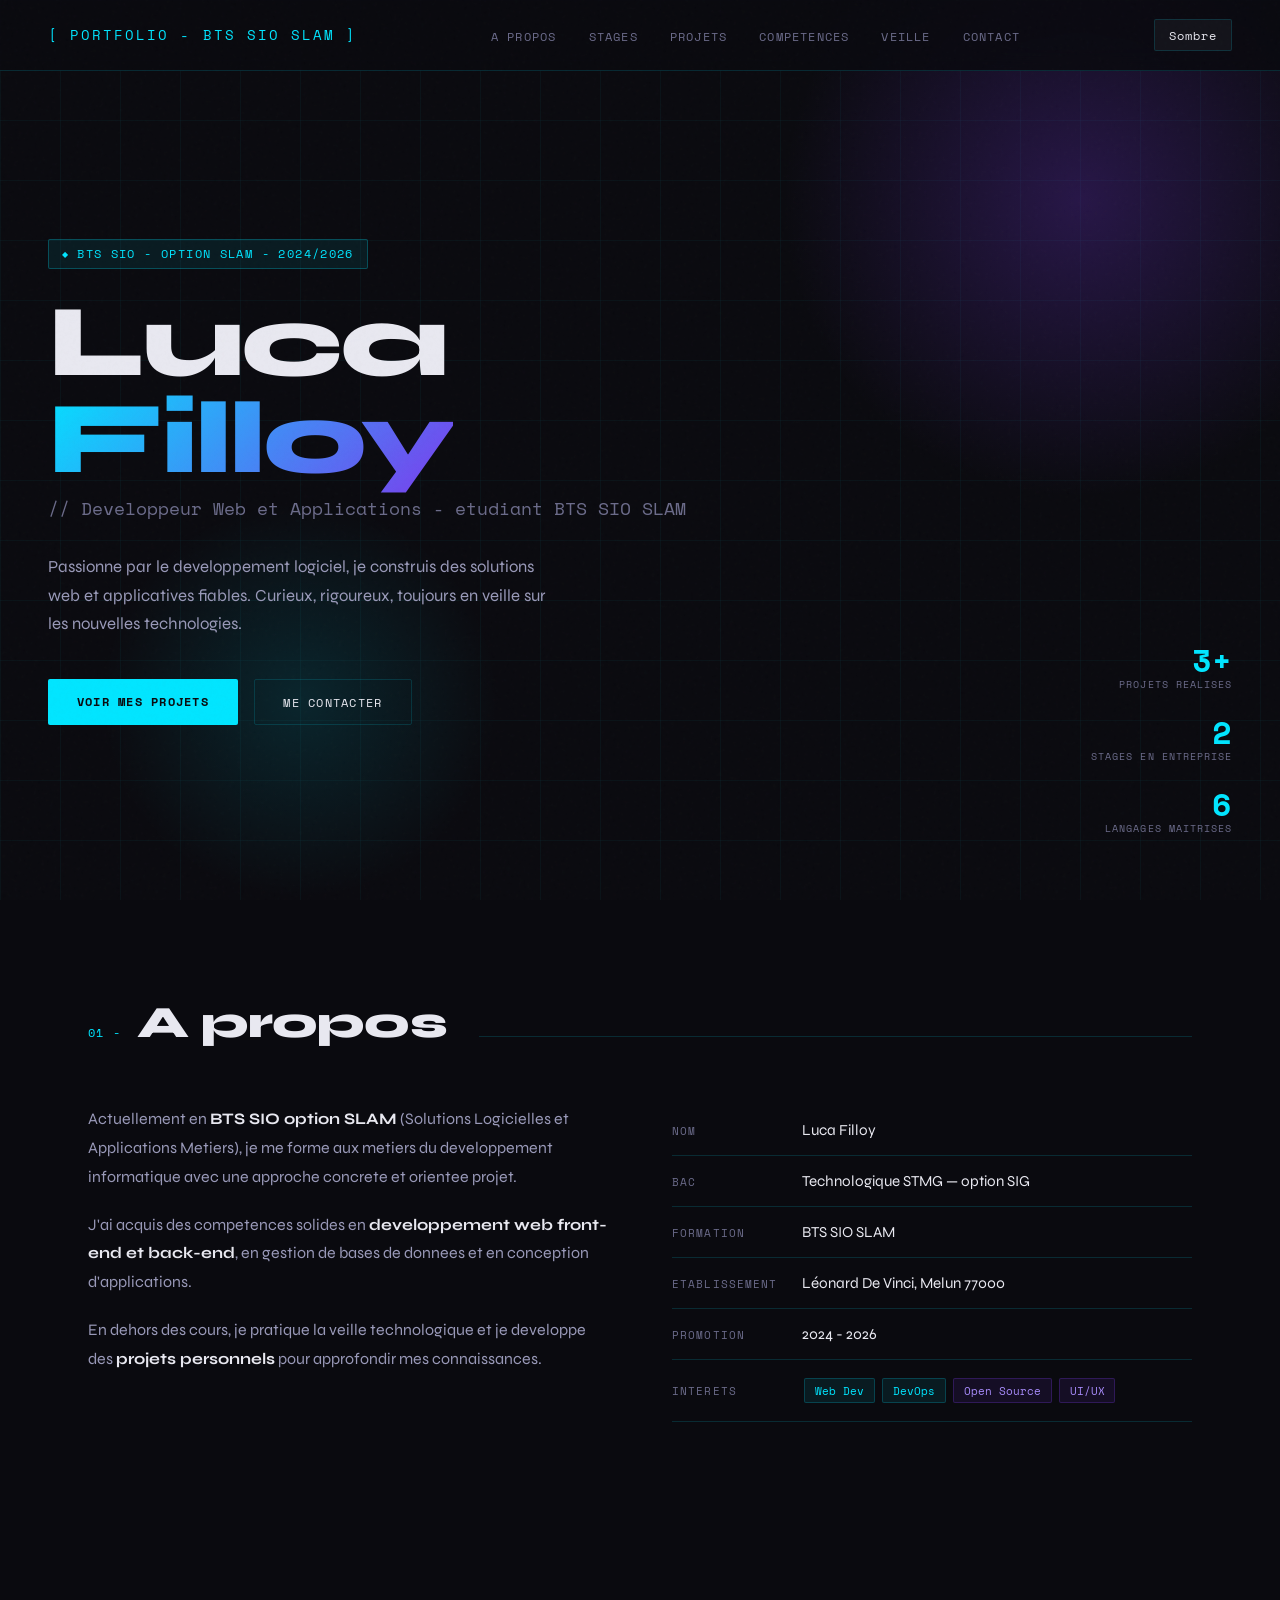
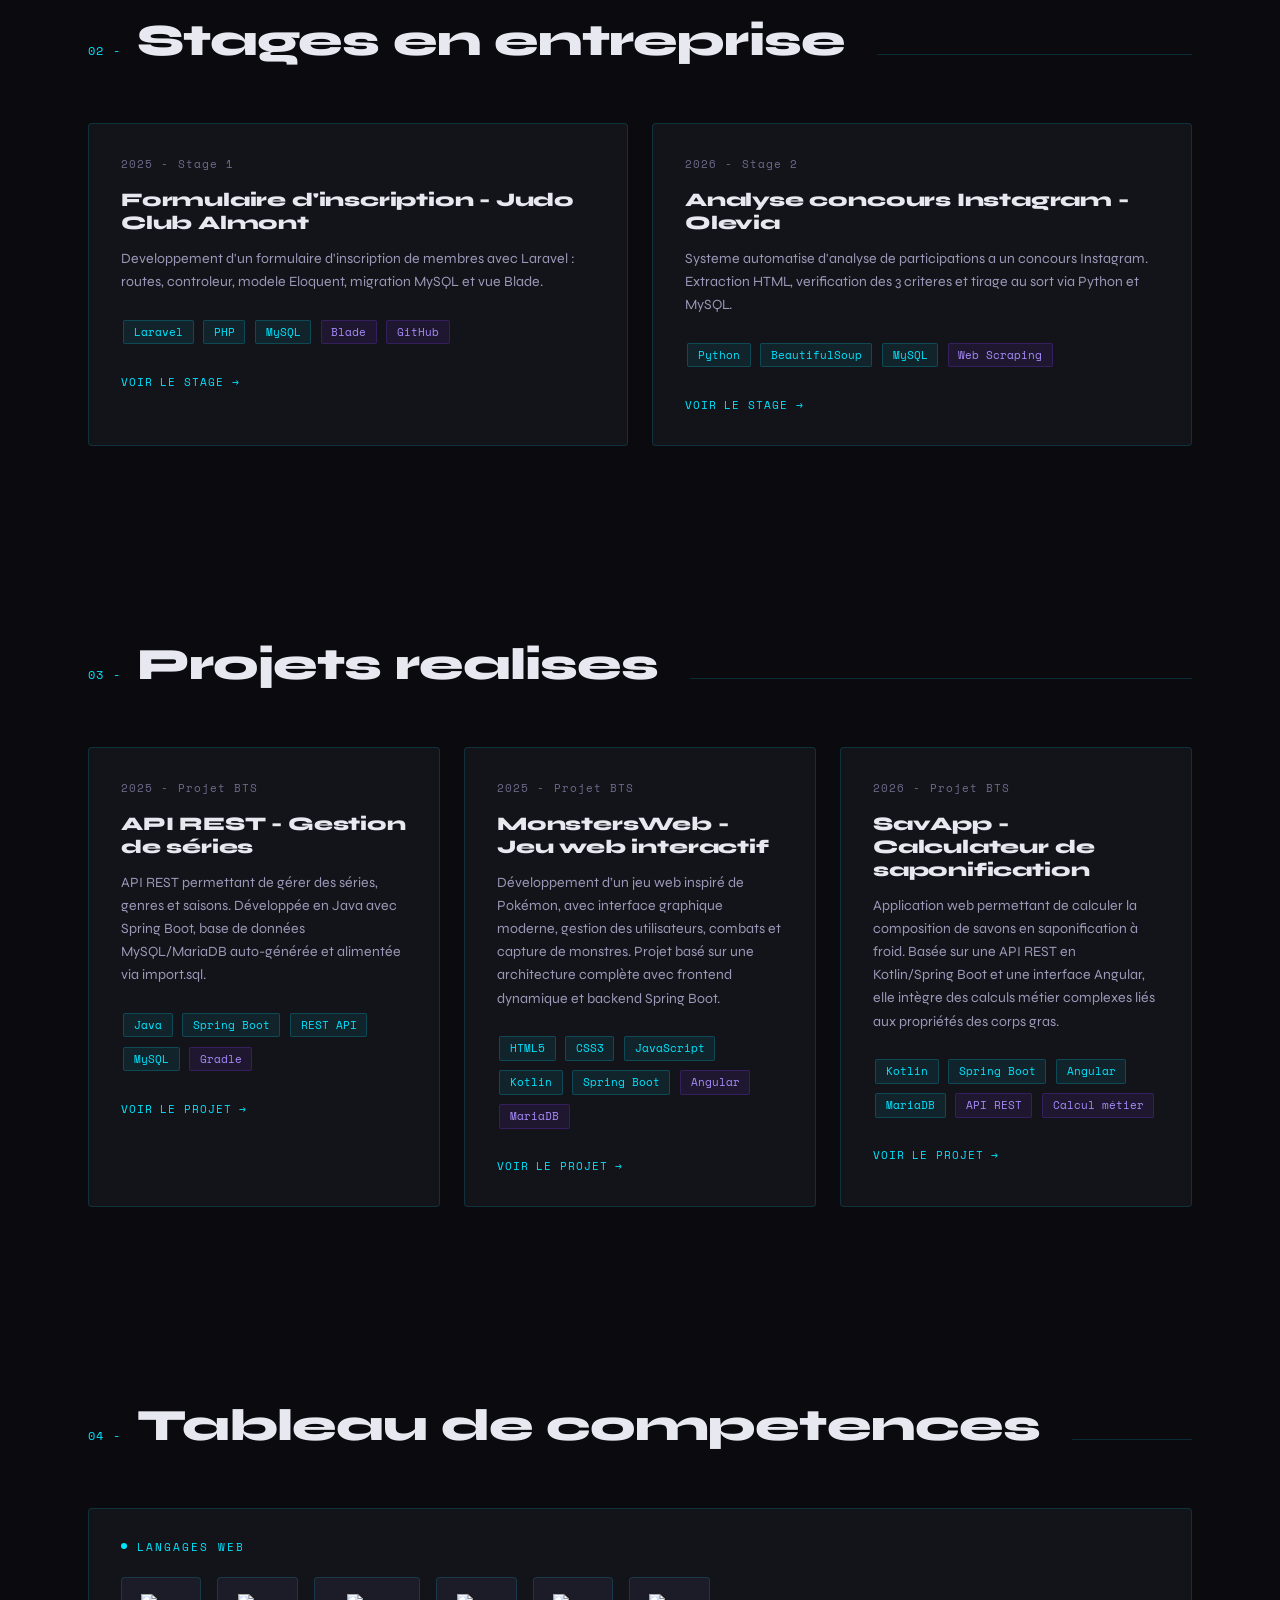
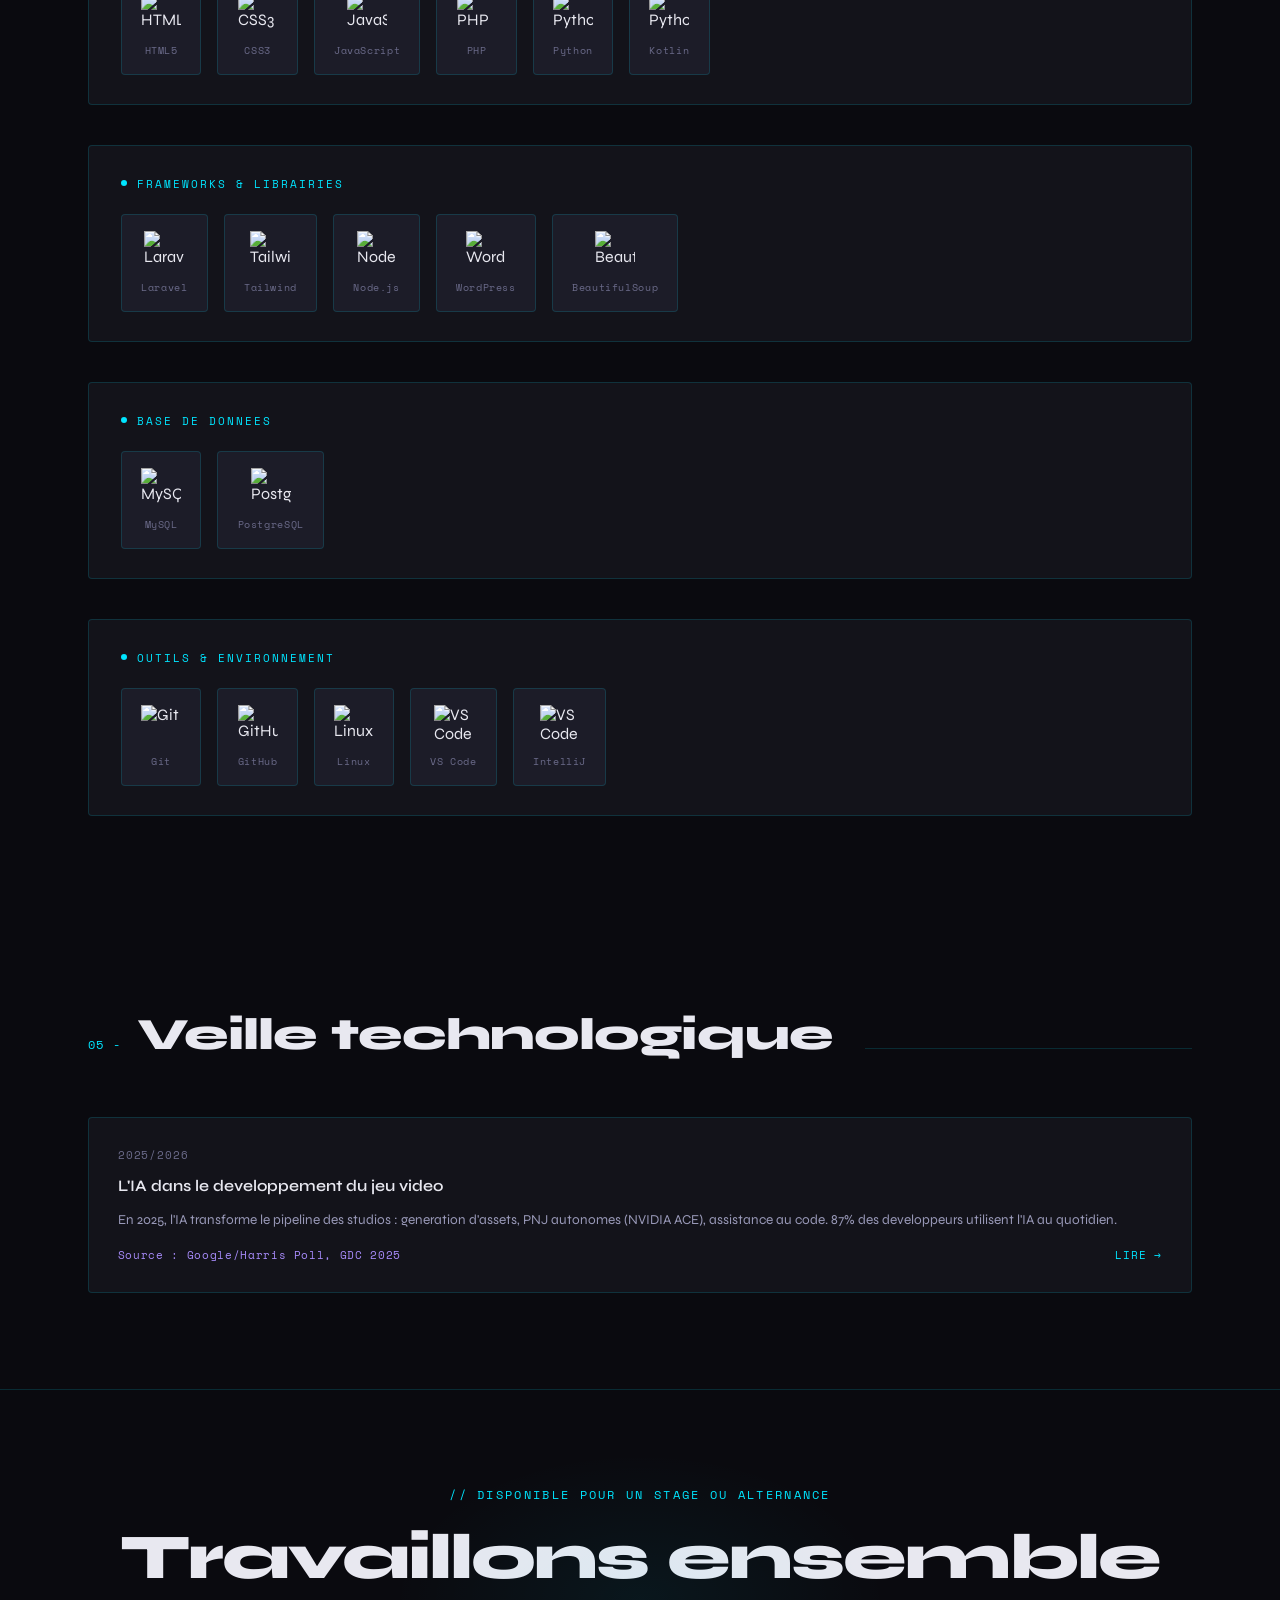
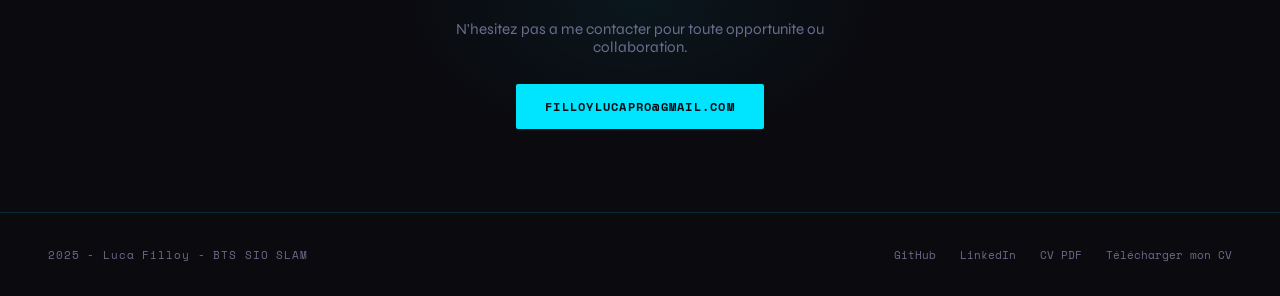
==== index.html @ 3f2eff49 "Ajout d'un bouton" ====
<!DOCTYPE html>
<html lang="fr" data-theme="dark">
<head>
  <meta charset="UTF-8" />
  <meta name="viewport" content="width=device-width, initial-scale=1.0"/>
  <title>Portfolio - BTS SIO SLAM</title>
  <link href="https://fonts.googleapis.com/css2?family=Space+Mono:wght@400;700&family=Syne:wght@400;600;800&display=swap" rel="stylesheet"/>
  <link id="favicon" rel="icon" type="image/svg+xml" href="favicon-dark.svg"/>
  <link id="theme-css" rel="stylesheet" href="style-dark.css"/>
  <link rel="stylesheet" href="style.css"/>
</head>
<body>

<nav>
  <a href="#" class="nav-logo">[ PORTFOLIO - BTS SIO SLAM ]</a>
  <ul class="nav-links">
    <li><a href="#about">A propos</a></li>
    <li><a href="#stages">Stages</a></li>
    <li><a href="#projects">Projets</a></li>
    <li><a href="#skills">Competences</a></li>
    <li><a href="#veille">Veille</a></li>
    <li><a href="#contact">Contact</a></li>
  </ul>
  <button id="theme-toggle" aria-label="Changer de theme">
    <span class="icon-dark">Sombre</span>
    <span class="icon-light">Clair</span>
  </button>
</nav>

<div class="hero">
  <div class="hero-grid"></div>
  <div class="hero-glow"></div>
  <div class="hero-glow2"></div>
  <div class="hero-content">
    <div class="hero-badge">BTS SIO - Option SLAM - 2024/2026</div>
    <h1 class="hero-name">Luca<br/><span>Filloy</span></h1>
    <p class="hero-title">// Developpeur Web et Applications - etudiant BTS SIO SLAM</p>
    <p class="hero-desc">
      Passionne par le developpement logiciel, je construis des solutions web et applicatives
      fiables. Curieux, rigoureux, toujours en veille sur les nouvelles technologies.
    </p>
    <div class="hero-cta">
      <a href="#projects" class="btn btn-primary">Voir mes projets</a>
      <a href="#contact" class="btn btn-outline">Me contacter</a>
    </div>
  </div>
  <div class="hero-stats">
    <div class="stat"><div class="stat-num">3+</div><div class="stat-label">Projets realises</div></div>
    <div class="stat"><div class="stat-num">2</div><div class="stat-label">Stages en entreprise</div></div>
    <div class="stat"><div class="stat-num">6</div><div class="stat-label">Langages maitrises</div></div>
  </div>
</div>

<section id="about">
  <div class="section-header fade-in">
    <span class="section-num">01 -</span>
    <h2 class="section-title">A propos</h2>
    <span class="section-line"></span>
  </div>
  <div class="about-grid">
    <div class="about-text fade-in">
      <p>Actuellement en <strong>BTS SIO option SLAM</strong> (Solutions Logicielles et Applications Metiers), je me forme aux metiers du developpement informatique avec une approche concrete et orientee projet.</p>
      <p>J'ai acquis des competences solides en <strong>developpement web front-end et back-end</strong>, en gestion de bases de donnees et en conception d'applications.</p>
      <p>En dehors des cours, je pratique la veille technologique et je developpe des <strong>projets personnels</strong> pour approfondir mes connaissances.</p>
    </div>
    <div class="about-info fade-in">
      <div class="info-row"><span class="info-label">Nom</span><span class="info-value">Luca Filloy</span></div>
      <div class="info-row"> <span class="info-label">Bac</span> <span class="info-value">Technologique STMG — option SIG</span></div>
      <div class="info-row"><span class="info-label">Formation</span><span class="info-value">BTS SIO SLAM</span></div>
      <div class="info-row"><span class="info-label">Etablissement</span><span class="info-value">Léonard De Vinci, Melun 77000</span></div>
      <div class="info-row"><span class="info-label">Promotion</span><span class="info-value">2024 - 2026</span></div>
      <div class="info-row">
        <span class="info-label">Interets</span>
        <span class="info-value">
          <span class="tag">Web Dev</span>
          <span class="tag">DevOps</span>
          <span class="tag purple">Open Source</span>
          <span class="tag purple">UI/UX</span>
        </span>
      </div>
    </div>
  </div>
</section>

<section id="stages">
  <div class="section-header fade-in">
    <span class="section-num">02 -</span>
    <h2 class="section-title">Stages en entreprise</h2>
    <span class="section-line"></span>
  </div>
  <div class="projects-grid">
    <div class="project-card fade-in">
      <div class="project-year">2025 - Stage 1</div>
      <h3 class="project-name">Formulaire d'inscription - Judo Club Almont</h3>
      <p class="project-desc">Developpement d'un formulaire d'inscription de membres avec Laravel : routes, controleur, modele Eloquent, migration MySQL et vue Blade.</p>
      <div class="project-tags">
        <span class="tag">Laravel</span><span class="tag">PHP</span><span class="tag">MySQL</span>
        <span class="tag purple">Blade</span><span class="tag purple">GitHub</span>
      </div>
      <a href="stage1-judo-almont.html" class="project-link">Voir le stage &rarr;</a>
    </div>
    <div class="project-card fade-in">
      <div class="project-year">2026 - Stage 2</div>
      <h3 class="project-name">Analyse concours Instagram - Olevia</h3>
      <p class="project-desc">Systeme automatise d'analyse de participations a un concours Instagram. Extraction HTML, verification des 3 criteres et tirage au sort via Python et MySQL.</p>
      <div class="project-tags">
        <span class="tag">Python</span><span class="tag">BeautifulSoup</span>
        <span class="tag">MySQL</span><span class="tag purple">Web Scraping</span>
      </div>
      <a href="stage2-instagram-olevia.html" class="project-link">Voir le stage &rarr;</a>
    </div>
  </div>
</section>

<section id="projects">
  <div class="section-header fade-in">
    <span class="section-num">03 -</span>
    <h2 class="section-title">Projets realises</h2>
    <span class="section-line"></span>
  </div>
  <div class="projects-grid">

    <div class="project-card fade-in" onclick="openModal('modal-api-series')" style="cursor:pointer;">
      <div class="project-year">2025 - Projet BTS</div>
      
      <h3 class="project-name">API REST - Gestion de séries</h3>
      
      <p class="project-desc">
        API REST permettant de gérer des séries, genres et saisons. Développée en Java avec Spring Boot,
        base de données MySQL/MariaDB auto-générée et alimentée via import.sql.
      </p>
      
      <div class="project-tags">
        <span class="tag">Java</span>
        <span class="tag">Spring Boot</span>
        <span class="tag">REST API</span>
        <span class="tag">MySQL</span>
        <span class="tag purple">Gradle</span>
      </div>
      
      <span class="project-link">Voir le projet &rarr;</span>
    </div>

    <div class="project-card fade-in" onclick="openModal('modal-monstersweb')" style="cursor:pointer;">
      <div class="project-year">2025 - Projet BTS</div>
      
      <h3 class="project-name">MonstersWeb - Jeu web interactif</h3>
      
      <p class="project-desc">
        Développement d’un jeu web inspiré de Pokémon, avec interface graphique moderne,
        gestion des utilisateurs, combats et capture de monstres. Projet basé sur une
        architecture complète avec frontend dynamique et backend Spring Boot.
      </p>
      
      <div class="project-tags">
        <span class="tag">HTML5</span>
        <span class="tag">CSS3</span>
        <span class="tag">JavaScript</span>
        <span class="tag">Kotlin</span>
        <span class="tag">Spring Boot</span>
        <span class="tag purple">Angular</span>
        <span class="tag purple">MariaDB</span>
      </div>
      
      <span class="project-link">Voir le projet &rarr;</span>
    </div>

   <div class="project-card fade-in" onclick="openModal('modal-savapp')" style="cursor:pointer;"> 
      <div class="project-year">2026 - Projet BTS</div>
      
      <h3 class="project-name">SavApp - Calculateur de saponification</h3> 
      
      <p class="project-desc">
        Application web permettant de calculer la composition de savons en saponification à froid.
        Basée sur une API REST en Kotlin/Spring Boot et une interface Angular, elle intègre des
        calculs métier complexes liés aux propriétés des corps gras.
      </p>
      
      <div class="project-tags">
        <span class="tag">Kotlin</span>
        <span class="tag">Spring Boot</span>
        <span class="tag">Angular</span>
        <span class="tag">MariaDB</span>
        <span class="tag purple">API REST</span>
        <span class="tag purple">Calcul métier</span>
      </div>
      
      <span class="project-link">Voir le projet &rarr;</span>
    </div>

  </div>
</section>

<!-- ══════════════════════════════════════════
     MODALES PROJETS
══════════════════════════════════════════ -->

<!-- Overlay -->
<div id="modal-overlay" onclick="closeModal()"></div>

<!-- Modal : API Series -->
<div class="project-modal" id="modal-api-series">
  <button class="modal-close" onclick="closeModal()">&times;</button>
  <div class="modal-inner">
    
    <div class="modal-left">
      <div class="modal-eyebrow">2025 &mdash; Projet BTS</div>
      
      <h2 class="modal-title">API REST - Gestion de séries</h2>
      
      <p class="modal-desc">
        Développement d'une <strong>API REST</strong> permettant de gérer une base de données de séries.
        L'application permet de manipuler les données via des endpoints (CRUD) pour les séries,
        les genres et les saisons.
      </p>
      
      <p class="modal-desc">
        Le projet a été réalisé en <strong>Java avec Spring Boot</strong> et utilise une base de données
        <strong>MySQL / MariaDB</strong>. Les données sont automatiquement générées au démarrage
        grâce à un fichier <strong>import.sql</strong>, et la base est recréée à chaque exécution.
      </p>

      <div class="modal-tags">
        <span class="tag">Java</span>
        <span class="tag">Spring Boot</span>
        <span class="tag">REST API</span>
        <span class="tag">MySQL</span>
        <span class="tag purple">Gradle</span>
        <span class="tag purple">CRUD</span>
      </div>

      <a href="https://github.com/FilloyLuca/TP_ApiSerie" class="modal-github-btn" target="_blank" rel="noopener">
        <img src="https://cdn.jsdelivr.net/gh/devicons/devicon/icons/github/github-original.svg" alt="GitHub" width="18"/>
        Voir sur GitHub
      </a>
    </div>

    <div class="modal-right">
      <div class="modal-preview">
        <div class="modal-preview-icon">&#127909;</div>
        <div class="modal-preview-label">API Series</div>
        
        <div class="modal-features">
          <div class="modal-feature"><span class="feature-dot"></span>API REST complète</div>
          <div class="modal-feature"><span class="feature-dot"></span>CRUD séries / genres / saisons</div>
          <div class="modal-feature"><span class="feature-dot"></span>Base auto-créée</div>
          <div class="modal-feature"><span class="feature-dot"></span>Données injectées (import.sql)</div>
          <div class="modal-feature"><span class="feature-dot"></span>Spring Boot + Gradle</div>
        </div>
      </div>
    </div>

  </div>
</div>

<!-- Modal 2 : MonstersWeb -->
<div class="project-modal" id="modal-monstersweb">
  <button class="modal-close" onclick="closeModal()">&times;</button>
  <div class="modal-inner">
    
    <div class="modal-left">
      <div class="modal-eyebrow">2025 &mdash; Projet BTS</div>
      
      <h2 class="modal-title">MonstersWeb - Jeu web interactif</h2>
      
      <p class="modal-desc">
        Développement d’une application web interactive inspirée des mécaniques de Pokémon.
        Le projet consiste à transformer une application Kotlin en version web avec une
        <strong>interface graphique moderne</strong> accessible depuis un navigateur.
      </p>
      
      <p class="modal-desc">
        L’application permet la <strong>gestion des utilisateurs</strong> (inscription, connexion),
        le <strong>combat de monstres</strong>, la capture, ainsi que la sauvegarde des parties.
        L’architecture repose sur un backend <strong>Spring Boot</strong> et une base de données
        <strong>MariaDB</strong>, avec une interface dynamique en JavaScript / Angular.
      </p>

      <div class="modal-tags">
        <span class="tag">Kotlin</span>
        <span class="tag">Spring Boot</span>
        <span class="tag">JavaScript</span>
        <span class="tag">Angular</span>
        <span class="tag">MariaDB</span>
        <span class="tag purple">Jeu Web</span>
        <span class="tag purple">Full Stack</span>
      </div>

      <a href="https://github.com/FilloyLuca/OGMonsterWeb" class="modal-github-btn" target="_blank" rel="noopener">
        <img src="https://cdn.jsdelivr.net/gh/devicons/devicon/icons/github/github-original.svg" alt="GitHub" width="18"/>
        Voir sur GitHub
      </a>
    </div>

    <div class="modal-right">
      <div class="modal-preview">
        <div class="modal-preview-icon">&#127918;</div>
        <div class="modal-preview-label">Monsters Web</div>
        
        <div class="modal-features">
          <div class="modal-feature"><span class="feature-dot"></span>Système de combat</div>
          <div class="modal-feature"><span class="feature-dot"></span>Capture de monstres</div>
          <div class="modal-feature"><span class="feature-dot"></span>Gestion utilisateurs</div>
          <div class="modal-feature"><span class="feature-dot"></span>Interface dynamique</div>
          <div class="modal-feature"><span class="feature-dot"></span>Architecture full-stack</div>
        </div>
      </div>
    </div>

  </div>
</div>

<!-- Modal : SavApp -->
<div class="project-modal" id="modal-savapp">
  <button class="modal-close" onclick="closeModal()">&times;</button>
  <div class="modal-inner">
    
    <div class="modal-left">
      <div class="modal-eyebrow">2024 &mdash; Projet BTS</div>
      
      <h2 class="modal-title">SavApp - Calculateur de saponification</h2>
      
      <p class="modal-desc">
        Développement d’une application web permettant de calculer la composition de savons
        en <strong>saponification à froid (SaF)</strong>. Le projet repose sur des
        <strong>algorithmes métier</strong> intégrant les indices de saponification,
        le surgraissage et les propriétés des corps gras.
      </p>
      
      <p class="modal-desc">
        L’application fonctionne avec une <strong>API REST externe</strong> permettant de gérer
        les <strong>ingrédients, utilisateurs et données métier</strong>. Cette API,
        développée en <strong>Kotlin avec Spring Boot</strong>, est essentielle au bon
        fonctionnement du calculateur.
      </p>

      <div class="modal-tags">
        <span class="tag">Kotlin</span>
        <span class="tag">Spring Boot</span>
        <span class="tag">Angular</span>
        <span class="tag">MariaDB</span>
        <span class="tag purple">API REST</span>
        <span class="tag purple">Calcul métier</span>
      </div>

      <!-- Bouton principal projet -->
      <a href="https://github.com/FilloyLuca/sav-app" class="modal-github-btn" target="_blank" rel="noopener">
        <img src="https://cdn.jsdelivr.net/gh/devicons/devicon/icons/github/github-original.svg" width="18"/>
        Voir le projet
      </a>

      <!-- Boutons API -->
      <div style="margin-top:10px; display:flex; gap:10px; flex-wrap:wrap;">
        <a href="https://github.com/FilloyLuca/SavonAPI" target="_blank" class="modal-github-btn">
          API Savon (perso)
        </a>
        <a href="https://github.com/Timomoulin/SavonAPI3" target="_blank" class="modal-github-btn">
          API Savon (prof)
        </a>
      </div>

    </div>

    <div class="modal-right">
      <div class="modal-preview">
        <div class="modal-preview-icon">&#129514;</div>
        <div class="modal-preview-label">Sav-App</div>
        
        <div class="modal-features">
          <div class="modal-feature"><span class="feature-dot"></span>Calcul saponification</div>
          <div class="modal-feature"><span class="feature-dot"></span>Gestion des ingrédients</div>
          <div class="modal-feature"><span class="feature-dot"></span>API REST externe</div>
          <div class="modal-feature"><span class="feature-dot"></span>Interface Angular</div>
          <div class="modal-feature"><span class="feature-dot"></span>Architecture full-stack</div>
        </div>
      </div>
    </div>

  </div>
</div>

<section id="skills">
  <div class="section-header fade-in">
    <span class="section-num">04 -</span>
    <h2 class="section-title">Tableau de competences</h2>
    <span class="section-line"></span>
  </div>

  <div class="skills-categories fade-in">

    <div class="skills-group">
      <div class="skills-group-label">Langages Web</div>
      <div class="skills-icons-grid">
        <div class="skill-icon-item">
          <img src="https://cdn.jsdelivr.net/gh/devicons/devicon/icons/html5/html5-original.svg" alt="HTML5"/>
          <span>HTML5</span>
        </div>
        <div class="skill-icon-item">
          <img src="https://cdn.jsdelivr.net/gh/devicons/devicon/icons/css3/css3-original.svg" alt="CSS3"/>
          <span>CSS3</span>
        </div>
        <div class="skill-icon-item">
          <img src="https://cdn.jsdelivr.net/gh/devicons/devicon/icons/javascript/javascript-original.svg" alt="JavaScript"/>
          <span>JavaScript</span>
        </div>
        <div class="skill-icon-item">
          <img src="https://cdn.jsdelivr.net/gh/devicons/devicon/icons/php/php-original.svg" alt="PHP"/>
          <span>PHP</span>
        </div>
        <div class="skill-icon-item">
          <img src="https://cdn.jsdelivr.net/gh/devicons/devicon/icons/python/python-original.svg" alt="Python"/>
          <span>Python</span>
        </div>
        <div class="skill-icon-item">
          <img src="https://cdn.jsdelivr.net/gh/devicons/devicon/icons/kotlin/kotlin-original.svg" alt="Python"/>
          <span>Kotlin</span>
        </div>
      </div>
    </div>

    <div class="skills-group">
      <div class="skills-group-label">Frameworks &amp; Librairies</div>
      <div class="skills-icons-grid">
        <div class="skill-icon-item">
          <img src="https://cdn.jsdelivr.net/gh/devicons/devicon/icons/laravel/laravel-original.svg" alt="Laravel"/>
          <span>Laravel</span>
        </div>
        <div class="skill-icon-item">
          <img src="https://cdn.jsdelivr.net/gh/devicons/devicon/icons/tailwindcss/tailwindcss-original.svg" alt="Tailwind"/>
          <span>Tailwind</span>
        </div>
        <div class="skill-icon-item">
          <img src="https://cdn.jsdelivr.net/gh/devicons/devicon/icons/nodejs/nodejs-original.svg" alt="Node.js"/>
          <span>Node.js</span>
        </div>
        <div class="skill-icon-item">
          <img src="https://cdn.jsdelivr.net/gh/devicons/devicon/icons/wordpress/wordpress-plain.svg" alt="WordPress"/>
          <span>WordPress</span>
        </div>
        <div class="skill-icon-item">
          <img src="https://cdn.jsdelivr.net/gh/devicons/devicon/icons/python/python-original.svg" alt="BeautifulSoup"/>
          <span>BeautifulSoup</span>
        </div>
      </div>
    </div>

    <div class="skills-group">
      <div class="skills-group-label">Base de donnees</div>
      <div class="skills-icons-grid">
        <div class="skill-icon-item">
          <img src="https://cdn.jsdelivr.net/gh/devicons/devicon/icons/mysql/mysql-original.svg" alt="MySQL"/>
          <span>MySQL</span>
        </div>
        <div class="skill-icon-item">
          <img src="https://cdn.jsdelivr.net/gh/devicons/devicon/icons/postgresql/postgresql-original.svg" alt="PostgreSQL"/>
          <span>PostgreSQL</span>
        </div>
      </div>
    </div>

    <div class="skills-group">
      <div class="skills-group-label">Outils &amp; Environnement</div>
      <div class="skills-icons-grid">
        <div class="skill-icon-item">
          <img src="https://cdn.jsdelivr.net/gh/devicons/devicon/icons/git/git-original.svg" alt="Git"/>
          <span>Git</span>
        </div>
        <div class="skill-icon-item">
          <img src="https://cdn.jsdelivr.net/gh/devicons/devicon/icons/github/github-original.svg" alt="GitHub"/>
          <span>GitHub</span>
        </div>
        <div class="skill-icon-item">
          <img src="https://cdn.jsdelivr.net/gh/devicons/devicon/icons/linux/linux-original.svg" alt="Linux"/>
          <span>Linux</span>
        </div>
        <div class="skill-icon-item">
          <img src="https://cdn.jsdelivr.net/gh/devicons/devicon/icons/vscode/vscode-original.svg" alt="VS Code"/>
          <span>VS Code</span>
        </div>
        <div class="skill-icon-item">
          <img src="https://cdn.jsdelivr.net/gh/devicons/devicon/icons/intellij/intellij-original.svg" alt="VS Code"/>
          <span>IntelliJ</span>
        </div>
      </div>
    </div>

  </div>
</section>

<section id="veille">
  <div class="section-header fade-in">
    <span class="section-num">05 -</span>
    <h2 class="section-title">Veille technologique</h2>
    <span class="section-line"></span>
  </div>
  <div class="veille-grid">
    <div class="veille-card fade-in">
      <div class="veille-date">2025/2026</div>
      <h3 class="veille-title">L'IA dans le developpement du jeu video</h3>
      <p class="veille-summary">En 2025, l'IA transforme le pipeline des studios : generation d'assets, PNJ autonomes (NVIDIA ACE), assistance au code. 87% des developpeurs utilisent l'IA au quotidien.</p>
      <div style="display:flex;justify-content:space-between;align-items:center;margin-top:0.8rem;">
        <span class="veille-source">Source : Google/Harris Poll, GDC 2025</span>
        <a href="veille-ia-jeux-video.html" class="project-link" style="font-size:0.68rem;">Lire &rarr;</a>
      </div>
    </div>
  </div>
</section>

<div class="contact-section" id="contact">
  <div class="contact-glow"></div>
  <p class="contact-label">// Disponible pour un stage ou alternance</p>
  <h2 class="contact-title">Travaillons ensemble</h2>
  <p class="contact-sub">N'hesitez pas a me contacter pour toute opportunite ou collaboration.</p>
  <a href="mailto:prenom.nom@email.com" class="btn btn-primary">filloylucapro@gmail.com</a>
</div>

<footer>
  <span class="footer-copy">2025 - Luca Filloy - BTS SIO SLAM</span>
  <button id="fire-egg" aria-label="easter egg">🔥</button>
  <div class="footer-links">
    <a href="https://github.com/lucafilloy" target="_blank">GitHub</a>
    <a href="https://www.linkedin.com/in/luca-filloy-222b61349/" target="_blank">LinkedIn</a>
    <a href="documents/CVFilloyLuca.pdf" target="_blank">CV PDF</a>
    <a href="documents/CVFilloyLuca.pdf" download>Télécharger mon CV</a>  
  </div>
</footer>

<script>
  /* Scroll fade-in */
  const observer = new IntersectionObserver(entries => {
    entries.forEach(e => { if (e.isIntersecting) e.target.classList.add('visible'); });
  }, { threshold: 0.12 });
  document.querySelectorAll('.fade-in').forEach(el => observer.observe(el));

  /* Theme + Favicon toggle */
  const btn      = document.getElementById('theme-toggle');
  const themeCSS = document.getElementById('theme-css');
  const favicon  = document.getElementById('favicon');

  function applyTheme(theme) {
    themeCSS.href = theme === 'dark' ? 'style-dark.css' : 'style-light.css';
    favicon.href  = theme === 'dark' ? 'favicon-dark.svg' : 'favicon-light.svg';
    document.documentElement.setAttribute('data-theme', theme);
    localStorage.setItem('portfolio-theme', theme);
  }

  applyTheme(localStorage.getItem('portfolio-theme') || 'dark');

  /* ── Modales projets ── */
  function openModal(id) {
    document.getElementById('modal-overlay').classList.add('active');
    document.getElementById(id).classList.add('active');
    document.body.style.overflow = 'hidden';
  }
  function closeModal() {
    document.getElementById('modal-overlay').classList.remove('active');
    document.querySelectorAll('.project-modal').forEach(m => m.classList.remove('active'));
    document.body.style.overflow = '';
  }
  // Fermer avec Echap
  document.addEventListener('keydown', e => { if (e.key === 'Escape') closeModal(); });


  btn.addEventListener('click', () => {
    const cur = localStorage.getItem('portfolio-theme') || 'dark';
    applyTheme(cur === 'dark' ? 'light' : 'dark');
  });

/* ── EASTER EGG 🔥 ── */
  const fireBtn = document.getElementById('fire-egg');
  let fireInterval = null;
  let lavaInterval = null;

  const EMOJIS = ['🔥','🔥','🔥','🔥','💥','🌋','✨','💫','🔴','🟠'];
  const CRACKS = ['🌋','🔥','💥'];

  function spawnFlame() {
    const el = document.createElement('span');
    el.className = 'fire-particle';
    el.textContent = EMOJIS[Math.floor(Math.random() * EMOJIS.length)];
    el.style.left   = Math.random() * 100 + 'vw';
    el.style.fontSize = (0.8 + Math.random() * 1.8) + 'rem';
    el.style.setProperty('--dur', (1.5 + Math.random() * 2) + 's');
    document.body.appendChild(el);
    setTimeout(() => el.remove(), 3500);
  }

  function spawnCrack() {
    const el = document.createElement('span');
    el.className = 'lava-crack';
    el.textContent = CRACKS[Math.floor(Math.random() * CRACKS.length)];
    el.style.left = Math.random() * 95 + 'vw';
    el.style.fontSize = (1.5 + Math.random() * 2) + 'rem';
    document.body.appendChild(el);
    setTimeout(() => el.remove(), 1200);
  }

  function ignite() {
    document.body.classList.add('on-fire');
    fireBtn.textContent = '🧯';
    fireInterval = setInterval(spawnFlame, 180);
    lavaInterval = setInterval(spawnCrack, 400);
    localStorage.setItem('on-fire', 'true');
  }

  function extinguish() {
    document.body.classList.remove('on-fire');
    fireBtn.textContent = '🔥';
    clearInterval(fireInterval);
    clearInterval(lavaInterval);
    fireInterval = null;
    lavaInterval = null;
    document.querySelectorAll('.fire-particle, .lava-crack').forEach(el => el.remove());
    localStorage.setItem('on-fire', 'false');
  }

  fireBtn.addEventListener('click', function() {
    document.body.classList.contains('on-fire') ? extinguish() : ignite();
  });

  if (localStorage.getItem('on-fire') === 'true') ignite();
</script>
</body>
</html>
---- style-dark.css ----
/* ════════════════════════════════════════════
   THÈME SOMBRE — Portfolio BTS SIO SLAM
   ════════════════════════════════════════════ */

:root {
  --bg:       #0a0a0f;
  --surface:  #13131a;
  --surface2: #1c1c28;
  --accent:   #00e5ff;
  --accent2:  #7c3aed;
  --text:     #e8e8f0;
  --muted:    #6b6b8a;
  --border:   rgba(0, 229, 255, 0.15);
  --nav-bg:   rgba(10, 10, 15, 0.88);
  --hero-grid-color: rgba(0, 229, 255, 0.04);
  --glow1:    rgba(124, 58, 237, 0.25);
  --glow2:    rgba(0, 229, 255, 0.12);
  --hero-desc-color: #9999b8;
  --scrollbar-thumb: var(--accent2);
  --tag-bg:   rgba(0, 229, 255, 0.08);
  --tag-color: var(--accent);
  --tag-border: rgba(0, 229, 255, 0.2);
  --tag-purple-bg: rgba(124, 58, 237, 0.1);
  --tag-purple-color: #a78bfa;
  --tag-purple-border: rgba(124, 58, 237, 0.25);
  --badge-bg: rgba(0, 229, 255, 0.08);
  --badge-border: rgba(0, 229, 255, 0.25);
  --skill-bar-bg: var(--surface2);
  --skill-fill: linear-gradient(90deg, var(--accent), var(--accent2));
  --contact-glow: rgba(0, 229, 255, 0.06);
  --btn-primary-hover-bg: #33eaff;
  --btn-primary-hover-shadow: rgba(0, 229, 255, 0.3);
}

/* ─── TOGGLE ICON ─── */
#theme-toggle { background: var(--surface); border: 1px solid var(--border); color: var(--text); }
#theme-toggle:hover { border-color: var(--accent); color: var(--accent); }
#theme-toggle .icon-dark  { display: inline; }
#theme-toggle .icon-light { display: none; }
---- style.css ----
/* ════════════════════════════════════════════
   STYLE PRINCIPAL — Portfolio BTS SIO SLAM
   Partagé entre les deux thèmes
   ════════════════════════════════════════════ */

*, *::before, *::after { box-sizing: border-box; margin: 0; padding: 0; }

html { scroll-behavior: smooth; }

body {
  background: var(--bg);
  color: var(--text);
  font-family: var(--sans);
  overflow-x: hidden;
  transition: background 0.35s ease, color 0.35s ease;
}

/* ─── NOISE OVERLAY ─── */
body::before {
  content: '';
  position: fixed;
  inset: 0;
  background-image: url("data:image/svg+xml,%3Csvg viewBox='0 0 256 256' xmlns='http://www.w3.org/2000/svg'%3E%3Cfilter id='noise'%3E%3CfeTurbulence type='fractalNoise' baseFrequency='0.9' numOctaves='4' stitchTiles='stitch'/%3E%3C/filter%3E%3Crect width='100%25' height='100%25' filter='url(%23noise)' opacity='0.04'/%3E%3C/svg%3E");
  pointer-events: none;
  z-index: 9999;
  opacity: 0.5;
}

/* ─── SCROLLBAR ─── */
::-webkit-scrollbar { width: 4px; }
::-webkit-scrollbar-track { background: var(--bg); }
::-webkit-scrollbar-thumb { background: var(--scrollbar-thumb); border-radius: 2px; }

/* ─── FONTS ─── */
:root {
  --mono: 'Space Mono', monospace;
  --sans: 'Syne', sans-serif;
}

/* ─── THEME TOGGLE BUTTON ─── */
#theme-toggle {
  font-family: var(--mono);
  font-size: 0.72rem;
  letter-spacing: 0.08em;
  padding: 0.4rem 0.9rem;
  border-radius: 2px;
  cursor: pointer;
  display: flex;
  align-items: center;
  gap: 0.4rem;
  transition: all 0.2s;
  flex-shrink: 0;
}
#theme-toggle:hover { transform: translateY(-1px); }

/* ─── NAV ─── */
nav {
  position: fixed;
  top: 0; left: 0; right: 0;
  z-index: 100;
  display: flex;
  justify-content: space-between;
  align-items: center;
  padding: 1.2rem 3rem;
  background: var(--nav-bg);
  backdrop-filter: blur(12px);
  border-bottom: 1px solid var(--border);
  transition: background 0.35s ease, border-color 0.35s ease;
}
.nav-logo {
  font-family: var(--mono);
  font-size: 0.85rem;
  color: var(--accent);
  letter-spacing: 0.15em;
  text-decoration: none;
}
.nav-links { display: flex; gap: 2rem; list-style: none; }
.nav-links a {
  font-family: var(--mono);
  font-size: 0.75rem;
  color: var(--muted);
  text-decoration: none;
  letter-spacing: 0.1em;
  text-transform: uppercase;
  transition: color 0.2s;
}
.nav-links a:hover { color: var(--accent); }

/* ─── HERO ─── */
.hero {
  min-height: 100vh;
  display: flex;
  align-items: center;
  padding: 8rem 3rem 4rem;
  position: relative;
  overflow: hidden;
}
.hero-grid {
  position: absolute;
  inset: 0;
  background-image:
    linear-gradient(var(--hero-grid-color) 1px, transparent 1px),
    linear-gradient(90deg, var(--hero-grid-color) 1px, transparent 1px);
  background-size: 60px 60px;
  transition: background-image 0.35s ease;
}
.hero-glow {
  position: absolute;
  width: 600px; height: 600px;
  border-radius: 50%;
  background: radial-gradient(circle, var(--glow1) 0%, transparent 70%);
  top: -100px; right: -100px;
  pointer-events: none;
  transition: background 0.35s ease;
}
.hero-glow2 {
  position: absolute;
  width: 400px; height: 400px;
  border-radius: 50%;
  background: radial-gradient(circle, var(--glow2) 0%, transparent 70%);
  bottom: 0; left: 100px;
  pointer-events: none;
  transition: background 0.35s ease;
}
.hero-content { position: relative; max-width: 900px; }
.hero-badge {
  display: inline-flex;
  align-items: center;
  gap: 0.5rem;
  font-family: var(--mono);
  font-size: 0.72rem;
  color: var(--accent);
  background: var(--badge-bg);
  border: 1px solid var(--badge-border);
  border-radius: 2px;
  padding: 0.35rem 0.8rem;
  letter-spacing: 0.12em;
  text-transform: uppercase;
  margin-bottom: 1.5rem;
  animation: fadeUp 0.6s ease both;
  transition: background 0.35s, border-color 0.35s, color 0.35s;
}
.hero-badge::before { content: '◆'; font-size: 0.5rem; }
.hero-name {
  font-size: clamp(3rem, 8vw, 7rem);
  font-weight: 800;
  line-height: 0.95;
  letter-spacing: -0.03em;
  margin-bottom: 0.5rem;
  animation: fadeUp 0.6s 0.1s ease both;
}
.hero-name span {
  background: linear-gradient(135deg, var(--accent) 0%, var(--accent2) 100%);
  -webkit-background-clip: text;
  -webkit-text-fill-color: transparent;
  background-clip: text;
}
.hero-title {
  font-family: var(--mono);
  font-size: clamp(0.85rem, 2vw, 1.1rem);
  color: var(--muted);
  margin-bottom: 2rem;
  animation: fadeUp 0.6s 0.2s ease both;
}
.hero-desc {
  font-size: 1.05rem;
  color: var(--hero-desc-color);
  max-width: 520px;
  line-height: 1.7;
  margin-bottom: 2.5rem;
  animation: fadeUp 0.6s 0.3s ease both;
  transition: color 0.35s;
}
.hero-cta {
  display: flex; gap: 1rem; flex-wrap: wrap;
  animation: fadeUp 0.6s 0.4s ease both;
}

/* ─── BUTTONS ─── */
.btn {
  font-family: var(--mono);
  font-size: 0.78rem;
  letter-spacing: 0.1em;
  text-transform: uppercase;
  padding: 0.8rem 1.8rem;
  border-radius: 2px;
  text-decoration: none;
  transition: all 0.2s;
  cursor: pointer;
  border: none;
}
.btn-primary {
  background: var(--accent);
  color: var(--bg);
  font-weight: 700;
}
.btn-primary:hover {
  background: var(--btn-primary-hover-bg);
  transform: translateY(-2px);
  box-shadow: 0 8px 24px var(--btn-primary-hover-shadow);
}
.btn-outline {
  background: transparent;
  color: var(--text);
  border: 1px solid var(--border);
}
.btn-outline:hover { border-color: var(--accent); color: var(--accent); transform: translateY(-2px); }

/* ─── HERO STATS ─── */
.hero-stats {
  position: absolute;
  right: 3rem;
  bottom: 4rem;
  display: flex;
  flex-direction: column;
  gap: 1.5rem;
  animation: fadeUp 0.6s 0.5s ease both;
}
.stat { text-align: right; }
.stat-num {
  font-family: var(--mono);
  font-size: 2rem;
  font-weight: 700;
  color: var(--accent);
  line-height: 1;
}
.stat-label {
  font-family: var(--mono);
  font-size: 0.65rem;
  color: var(--muted);
  text-transform: uppercase;
  letter-spacing: 0.1em;
}

/* ─── SECTIONS ─── */
section {
  padding: 6rem 3rem;
  max-width: 1200px;
  margin: 0 auto;
}
.section-header {
  display: flex;
  align-items: baseline;
  gap: 1rem;
  margin-bottom: 3.5rem;
}
.section-num {
  font-family: var(--mono);
  font-size: 0.75rem;
  color: var(--accent);
  letter-spacing: 0.1em;
}
.section-title {
  font-size: clamp(1.8rem, 4vw, 2.8rem);
  font-weight: 800;
  letter-spacing: -0.02em;
}
.section-line {
  flex: 1;
  height: 1px;
  background: var(--border);
  margin-left: 1rem;
  transition: background 0.35s;
}

/* ─── À PROPOS ─── */
.about-grid {
  display: grid;
  grid-template-columns: 1fr 1fr;
  gap: 4rem;
  align-items: start;
}
.about-text p {
  color: var(--hero-desc-color);
  line-height: 1.8;
  margin-bottom: 1.2rem;
  font-size: 1rem;
  transition: color 0.35s;
}
.about-text p strong { color: var(--text); }
.about-info { display: flex; flex-direction: column; gap: 0; }
.info-row {
  display: flex;
  align-items: center;
  padding: 1rem 0;
  border-bottom: 1px solid var(--border);
  transition: border-color 0.35s;
}
.info-label {
  font-family: var(--mono);
  font-size: 0.7rem;
  color: var(--muted);
  text-transform: uppercase;
  letter-spacing: 0.1em;
  width: 130px;
  flex-shrink: 0;
}
.info-value { font-size: 0.95rem; color: var(--text); }

/* ─── TAGS ─── */
.tag {
  display: inline-block;
  font-family: var(--mono);
  font-size: 0.68rem;
  padding: 0.2rem 0.6rem;
  border-radius: 2px;
  background: var(--tag-bg);
  color: var(--tag-color);
  border: 1px solid var(--tag-border);
  margin: 0.15rem;
  transition: background 0.35s, color 0.35s, border-color 0.35s;
}
.tag.purple {
  background: var(--tag-purple-bg);
  color: var(--tag-purple-color);
  border-color: var(--tag-purple-border);
}

/* ─── PROJETS ─── */
.projects-grid {
  display: grid;
  grid-template-columns: repeat(auto-fit, minmax(320px, 1fr));
  gap: 1.5rem;
}
.project-card {
  background: var(--surface);
  border: 1px solid var(--border);
  border-radius: 4px;
  padding: 2rem;
  position: relative;
  overflow: hidden;
  transition: transform 0.2s, border-color 0.2s, background 0.35s;
  cursor: default;
}
.project-card::before {
  content: '';
  position: absolute;
  top: 0; left: 0; right: 0;
  height: 2px;
  background: linear-gradient(90deg, var(--accent), var(--accent2));
  transform: scaleX(0);
  transform-origin: left;
  transition: transform 0.3s;
}
.project-card:hover { transform: translateY(-4px); border-color: rgba(181,96,26,0.3); }
.project-card:hover::before { transform: scaleX(1); }
.project-year {
  font-family: var(--mono);
  font-size: 0.68rem;
  color: var(--muted);
  letter-spacing: 0.1em;
  margin-bottom: 1rem;
}
.project-name {
  font-size: 1.2rem;
  font-weight: 800;
  margin-bottom: 0.8rem;
  letter-spacing: -0.01em;
}
.project-desc {
  font-size: 0.88rem;
  color: var(--hero-desc-color);
  line-height: 1.65;
  margin-bottom: 1.5rem;
  transition: color 0.35s;
}
.project-tags { display: flex; flex-wrap: wrap; gap: 0.3rem; margin-bottom: 1.5rem; }
.project-link {
  font-family: var(--mono);
  font-size: 0.7rem;
  color: var(--accent);
  text-decoration: none;
  letter-spacing: 0.08em;
  text-transform: uppercase;
  display: inline-flex;
  align-items: center;
  gap: 0.4rem;
  transition: gap 0.2s, color 0.35s;
}
.project-link:hover { gap: 0.7rem; }

/* ─── COMPÉTENCES ─── */
.skills-wrapper {
  display: grid;
  grid-template-columns: repeat(auto-fit, minmax(260px, 1fr));
  gap: 2rem;
}
.skill-category {
  background: var(--surface);
  border: 1px solid var(--border);
  border-radius: 4px;
  padding: 1.8rem;
  transition: background 0.35s, border-color 0.35s;
}
.skill-cat-title {
  font-family: var(--mono);
  font-size: 0.72rem;
  color: var(--accent);
  letter-spacing: 0.15em;
  text-transform: uppercase;
  margin-bottom: 1.5rem;
  display: flex;
  align-items: center;
  gap: 0.5rem;
  transition: color 0.35s;
}
.skill-cat-title::before {
  content: '';
  display: inline-block;
  width: 6px; height: 6px;
  background: var(--accent);
  border-radius: 50%;
  transition: background 0.35s;
}
.skill-item { margin-bottom: 1.1rem; }
.skill-row {
  display: flex;
  justify-content: space-between;
  align-items: baseline;
  margin-bottom: 0.4rem;
}
.skill-name { font-size: 0.88rem; color: var(--text); }
.skill-pct {
  font-family: var(--mono);
  font-size: 0.7rem;
  color: var(--muted);
}
.skill-bar {
  height: 3px;
  background: var(--skill-bar-bg);
  border-radius: 2px;
  overflow: hidden;
  transition: background 0.35s;
}
.skill-fill {
  height: 100%;
  border-radius: 2px;
  background: var(--skill-fill);
  animation: fillBar 1s ease both;
  animation-delay: var(--delay, 0s);
  transition: background 0.35s;
}

/* ─── VEILLE ─── */
.veille-grid {
  display: grid;
  grid-template-columns: repeat(auto-fit, minmax(300px, 1fr));
  gap: 1.5rem;
}
.veille-card {
  background: var(--surface);
  border: 1px solid var(--border);
  border-radius: 4px;
  padding: 1.8rem;
  transition: border-color 0.2s, background 0.35s;
}
.veille-card:hover { border-color: rgba(181,96,26,0.4); }
.veille-date {
  font-family: var(--mono);
  font-size: 0.68rem;
  color: var(--muted);
  margin-bottom: 0.8rem;
  letter-spacing: 0.08em;
}
.veille-title {
  font-size: 1rem;
  font-weight: 600;
  margin-bottom: 0.7rem;
  line-height: 1.4;
}
.veille-summary {
  font-size: 0.85rem;
  color: var(--hero-desc-color);
  line-height: 1.65;
  margin-bottom: 1rem;
  transition: color 0.35s;
}
.veille-source {
  font-family: var(--mono);
  font-size: 0.68rem;
  color: var(--tag-purple-color);
  letter-spacing: 0.06em;
  transition: color 0.35s;
}

/* ─── CONTACT ─── */
.contact-section {
  padding: 6rem 3rem;
  text-align: center;
  border-top: 1px solid var(--border);
  position: relative;
  overflow: hidden;
  transition: border-color 0.35s;
}
.contact-glow {
  position: absolute;
  width: 500px; height: 300px;
  background: radial-gradient(ellipse, var(--contact-glow) 0%, transparent 70%);
  left: 50%; top: 50%;
  transform: translate(-50%,-50%);
  pointer-events: none;
  transition: background 0.35s;
}
.contact-label {
  font-family: var(--mono);
  font-size: 0.72rem;
  color: var(--accent);
  letter-spacing: 0.2em;
  text-transform: uppercase;
  margin-bottom: 1rem;
}
.contact-title {
  font-size: clamp(2rem, 5vw, 4rem);
  font-weight: 800;
  letter-spacing: -0.03em;
  margin-bottom: 1.5rem;
}
.contact-sub {
  color: var(--muted);
  font-size: 0.95rem;
  margin-bottom: 2.5rem;
  max-width: 400px;
  margin-left: auto;
  margin-right: auto;
}

/* ─── FOOTER ─── */
footer {
  padding: 2rem 3rem;
  border-top: 1px solid var(--border);
  display: flex;
  justify-content: space-between;
  align-items: center;
  transition: border-color 0.35s;
}
.footer-copy {
  font-family: var(--mono);
  font-size: 0.68rem;
  color: var(--muted);
  letter-spacing: 0.08em;
}
.footer-links { display: flex; gap: 1.5rem; }
.footer-links a {
  font-family: var(--mono);
  font-size: 0.68rem;
  color: var(--muted);
  text-decoration: none;
  transition: color 0.2s;
}
.footer-links a:hover { color: var(--accent); }

/* ─── ANIMATIONS ─── */
@keyframes fadeUp {
  from { opacity: 0; transform: translateY(20px); }
  to   { opacity: 1; transform: translateY(0); }
}
@keyframes fillBar {
  from { width: 0 !important; }
}
.fade-in {
  opacity: 0;
  transform: translateY(24px);
  transition: opacity 0.6s ease, transform 0.6s ease;
}
.fade-in.visible { opacity: 1; transform: translateY(0); }

/* ─── RESPONSIVE ─── */
@media (max-width: 768px) {
  nav { padding: 1rem 1.5rem; }
  .nav-links { display: none; }
  .hero, section { padding-left: 1.5rem; padding-right: 1.5rem; }
  .hero-stats { position: static; margin-top: 3rem; flex-direction: row; gap: 2rem; }
  .stat { text-align: left; }
  .about-grid { grid-template-columns: 1fr; gap: 2rem; }
  footer { flex-direction: column; gap: 1rem; text-align: center; }
}

/* ─── SKILLS ICONES ─── */
.skills-categories {
  display: flex;
  flex-direction: column;
  gap: 2.5rem;
}
.skills-group {
  background: var(--surface);
  border: 1px solid var(--border);
  border-radius: 4px;
  padding: 1.8rem 2rem;
  transition: background 0.35s, border-color 0.35s;
}
.skills-group-label {
  font-family: var(--mono);
  font-size: 0.7rem;
  color: var(--accent);
  letter-spacing: 0.18em;
  text-transform: uppercase;
  margin-bottom: 1.4rem;
  display: flex;
  align-items: center;
  gap: 0.6rem;
}
.skills-group-label::before {
  content: '';
  display: inline-block;
  width: 6px; height: 6px;
  background: var(--accent);
  border-radius: 50%;
  flex-shrink: 0;
  transition: background 0.35s;
}
.skills-icons-grid {
  display: flex;
  flex-wrap: wrap;
  gap: 1rem;
}
.skill-icon-item {
  display: flex;
  flex-direction: column;
  align-items: center;
  gap: 0.5rem;
  padding: 1rem 1.2rem;
  background: var(--surface2);
  border: 1px solid var(--border);
  border-radius: 4px;
  min-width: 80px;
  transition: border-color 0.2s, transform 0.2s, background 0.35s;
  cursor: default;
}
.skill-icon-item:hover {
  border-color: var(--accent);
  transform: translateY(-3px);
}
.skill-icon-item img {
  width: 40px;
  height: 40px;
  object-fit: contain;
  filter: var(--icon-filter, none);
  transition: filter 0.35s;
}
.skill-icon-item span {
  font-family: var(--mono);
  font-size: 0.65rem;
  color: var(--muted);
  letter-spacing: 0.06em;
  text-align: center;
  transition: color 0.35s;
}
.skill-icon-item:hover span {
  color: var(--text);
}
@media (max-width: 768px) {
  .skills-icons-grid { gap: 0.7rem; }
  .skill-icon-item { min-width: 68px; padding: 0.8rem; }
  .skill-icon-item img { width: 32px; height: 32px; }
}

/* ════════════════════════════════════════════
   MODALES PROJETS
   ════════════════════════════════════════════ */

/* Overlay sombre derriere la modale */
#modal-overlay {
  display: none;
  position: fixed;
  inset: 0;
  background: rgba(0,0,0,0.75);
  backdrop-filter: blur(4px);
  z-index: 500;
  animation: fadeOverlay 0.25s ease;
}
#modal-overlay.active { display: block; }

@keyframes fadeOverlay {
  from { opacity: 0; }
  to   { opacity: 1; }
}

/* Modale */
.project-modal {
  display: none;
  position: fixed;
  top: 50%; left: 50%;
  transform: translate(-50%, -50%) scale(0.92);
  width: min(860px, 92vw);
  max-height: 88vh;
  overflow-y: auto;
  background: var(--surface);
  border: 1px solid var(--border);
  border-radius: 6px;
  z-index: 600;
  opacity: 0;
  transition: opacity 0.25s ease, transform 0.25s ease;
}
.project-modal.active {
  display: block;
  opacity: 1;
  transform: translate(-50%, -50%) scale(1);
}

/* Barre de couleur en haut */
.project-modal::before {
  content: '';
  display: block;
  height: 3px;
  background: linear-gradient(90deg, var(--accent), var(--accent2));
}

/* Bouton fermeture */
.modal-close {
  position: absolute;
  top: 1rem; right: 1.2rem;
  background: none;
  border: 1px solid var(--border);
  color: var(--muted);
  font-size: 1.3rem;
  line-height: 1;
  width: 32px; height: 32px;
  border-radius: 2px;
  cursor: pointer;
  display: flex; align-items: center; justify-content: center;
  transition: all 0.2s;
}
.modal-close:hover { border-color: var(--accent); color: var(--accent); }

/* Layout interne */
.modal-inner {
  display: grid;
  grid-template-columns: 1fr 280px;
  gap: 0;
  min-height: 340px;
}

/* Colonne gauche : texte */
.modal-left {
  padding: 2.5rem 2rem 2.5rem 2.5rem;
  border-right: 1px solid var(--border);
}
.modal-eyebrow {
  font-family: var(--mono);
  font-size: 0.68rem;
  color: var(--accent);
  letter-spacing: 0.15em;
  text-transform: uppercase;
  margin-bottom: 0.6rem;
}
.modal-title {
  font-size: 1.5rem;
  font-weight: 800;
  letter-spacing: -0.02em;
  margin-bottom: 1.2rem;
  line-height: 1.2;
  color: var(--text);
}
.modal-desc {
  font-size: 0.9rem;
  color: var(--hero-desc-color);
  line-height: 1.75;
  margin-bottom: 0.9rem;
}
.modal-desc strong { color: var(--text); }
.modal-tags {
  display: flex; flex-wrap: wrap; gap: 0.3rem;
  margin-bottom: 1.8rem;
}

/* Bouton GitHub */
.modal-github-btn {
  display: inline-flex;
  align-items: center;
  gap: 0.6rem;
  font-family: var(--mono);
  font-size: 0.75rem;
  letter-spacing: 0.08em;
  text-transform: uppercase;
  padding: 0.7rem 1.4rem;
  background: var(--accent);
  color: var(--bg);
  font-weight: 700;
  border-radius: 2px;
  text-decoration: none;
  transition: all 0.2s;
}
.modal-github-btn:hover {
  background: var(--btn-primary-hover-bg);
  transform: translateY(-2px);
  box-shadow: 0 6px 20px var(--btn-primary-hover-shadow);
}
.modal-github-btn img {
  filter: invert(1);
  opacity: 0.9;
}

/* Colonne droite : preview */
.modal-right {
  padding: 2.5rem 1.5rem;
  background: var(--surface2);
  display: flex;
  align-items: flex-start;
  justify-content: center;
}
.modal-preview {
  text-align: center;
  width: 100%;
}
.modal-preview-icon {
  font-size: 3rem;
  margin-bottom: 0.8rem;
  line-height: 1;
}
.modal-preview-label {
  font-family: var(--mono);
  font-size: 0.72rem;
  color: var(--accent);
  letter-spacing: 0.12em;
  text-transform: uppercase;
  margin-bottom: 1.5rem;
}
.modal-features {
  display: flex;
  flex-direction: column;
  gap: 0.6rem;
  text-align: left;
}
.modal-feature {
  display: flex;
  align-items: center;
  gap: 0.6rem;
  font-size: 0.85rem;
  color: var(--hero-desc-color);
}
.feature-dot {
  width: 6px; height: 6px;
  border-radius: 50%;
  background: var(--accent);
  flex-shrink: 0;
}

/* Card : indiquer qu'elle est cliquable */
.project-card[onclick]:hover {
  border-color: var(--accent) !important;
}
.project-card[onclick] .project-link {
  cursor: pointer;
}

/* Scrollbar dans la modale */
.project-modal::-webkit-scrollbar { width: 3px; }
.project-modal::-webkit-scrollbar-thumb { background: var(--accent2); }

/* Responsive */
@media (max-width: 640px) {
  .modal-inner { grid-template-columns: 1fr; }
  .modal-left { border-right: none; border-bottom: 1px solid var(--border); padding: 1.8rem 1.5rem; }
  .modal-right { padding: 1.5rem; }
  .modal-title { font-size: 1.2rem; }
}

/* ── EASTER EGG ── */
#fire-egg {
  background: transparent;
  border: none;
  cursor: pointer;
  font-size: 1rem;
  opacity: 0;
  transition: opacity 0.3s;
  padding: 0;
}
#fire-egg:hover { opacity: 1; }

/* ── MODE FEU ── */
body.on-fire {
  animation: fireShake 0.06s infinite alternate;
}

/* Vignette lave sur les bords */
body.on-fire::before {
  content: '';
  position: fixed;
  inset: 0;
  pointer-events: none;
  z-index: 996;
  background:
    radial-gradient(ellipse at 0% 100%,   rgba(255,40,0,0.55)  0%, transparent 45%),
    radial-gradient(ellipse at 100% 100%, rgba(255,100,0,0.5)  0%, transparent 45%),
    radial-gradient(ellipse at 50% 100%,  rgba(255,20,0,0.4)   0%, transparent 40%),
    radial-gradient(ellipse at 0% 50%,    rgba(200,30,0,0.25)  0%, transparent 35%),
    radial-gradient(ellipse at 100% 50%,  rgba(200,30,0,0.25)  0%, transparent 35%),
    radial-gradient(ellipse at 50% 0%,    rgba(255,60,0,0.15)  0%, transparent 40%);
  animation: lavaFlicker 0.1s infinite alternate;
  mix-blend-mode: screen;
}

/* Voile rouge général */
body.on-fire::after {
  content: '';
  position: fixed;
  inset: 0;
  pointer-events: none;
  z-index: 995;
  background: rgba(180, 20, 0, 0.12);
  animation: fireFlicker 0.2s infinite alternate;
}

body.on-fire nav {
  background: rgba(60,5,0,0.95) !important;
  border-bottom: 1px solid rgba(255,80,0,0.6) !important;
  box-shadow: 0 2px 30px rgba(255,50,0,0.3) !important;
}

body.on-fire footer {
  border-top-color: rgba(255,80,0,0.4) !important;
  background: rgba(40,5,0,0.5) !important;
}

body.on-fire .project-card,
body.on-fire .veille-card,
body.on-fire .usage-card,
body.on-fire .tool-card {
  border-color: rgba(255,80,0,0.45) !important;
  box-shadow: 0 0 20px rgba(255,50,0,0.15), inset 0 0 30px rgba(255,30,0,0.04) !important;
}
body.on-fire .project-card:hover,
body.on-fire .veille-card:hover,
body.on-fire .usage-card:hover {
  border-color: rgba(255,140,0,0.8) !important;
  box-shadow: 0 0 40px rgba(255,80,0,0.4) !important;
}

body.on-fire .section-num,
body.on-fire .nav-logo,
body.on-fire .hero-badge,
body.on-fire .hero-eyebrow {
  color: #ff5500 !important;
}

body.on-fire .btn-primary {
  background: linear-gradient(135deg, #ff2200, #ff7700) !important;
  box-shadow: 0 0 30px rgba(255,60,0,0.6) !important;
  animation: btnPulse 0.5s infinite alternate;
}

body.on-fire .tag,
body.on-fire .tech-tag,
body.on-fire .meta-pill {
  border-color: rgba(255,80,0,0.5) !important;
  color: #ff8844 !important;
  background: rgba(255,50,0,0.1) !important;
}

body.on-fire .section-line,
body.on-fire .section-label::after {
  background: linear-gradient(90deg, #ff4400, transparent) !important;
}

/* Scrollbar en lave */
body.on-fire ::-webkit-scrollbar-thumb {
  background: linear-gradient(180deg, #ff4400, #ff0000) !important;
  box-shadow: 0 0 8px rgba(255,50,0,0.8) !important;
}

@keyframes fireShake {
  0%   { transform: translateX(-1px) rotate(-0.3deg) skewX(-0.2deg); }
  100% { transform: translateX(1px)  rotate(0.3deg)  skewX(0.2deg); }
}
@keyframes lavaFlicker {
  0%   { opacity: 0.7; transform: scaleY(1); }
  100% { opacity: 1;   transform: scaleY(1.02); }
}
@keyframes fireFlicker {
  from { opacity: 0.8; }
  to   { opacity: 1; }
}
@keyframes btnPulse {
  from { box-shadow: 0 0 20px rgba(255,60,0,0.5); }
  to   { box-shadow: 0 0 50px rgba(255,100,0,0.9); }
}

/* Particules */
.fire-particle {
  position: fixed;
  pointer-events: none;
  z-index: 997;
  animation: floatUp var(--dur) ease-in forwards;
  bottom: 0;
  user-select: none;
}
@keyframes floatUp {
  0%   { opacity: 1;   transform: translateY(0)     scale(1)    rotate(0deg); }
  50%  { opacity: 0.8; transform: translateY(-40vh) scale(0.8)  rotate(10deg); }
  100% { opacity: 0;   transform: translateY(-90vh) scale(0.3)  rotate(25deg); }
}

/* Cracks de lave en bas */
.lava-crack {
  position: fixed;
  bottom: 0;
  pointer-events: none;
  z-index: 996;
  font-size: 2rem;
  animation: crackGlow 0.3s infinite alternate;
  filter: drop-shadow(0 0 8px #ff4400);
}
@keyframes crackGlow {
  from { filter: drop-shadow(0 0 6px #ff2200);  opacity: 0.7; }
  to   { filter: drop-shadow(0 0 18px #ff8800); opacity: 1; }
}
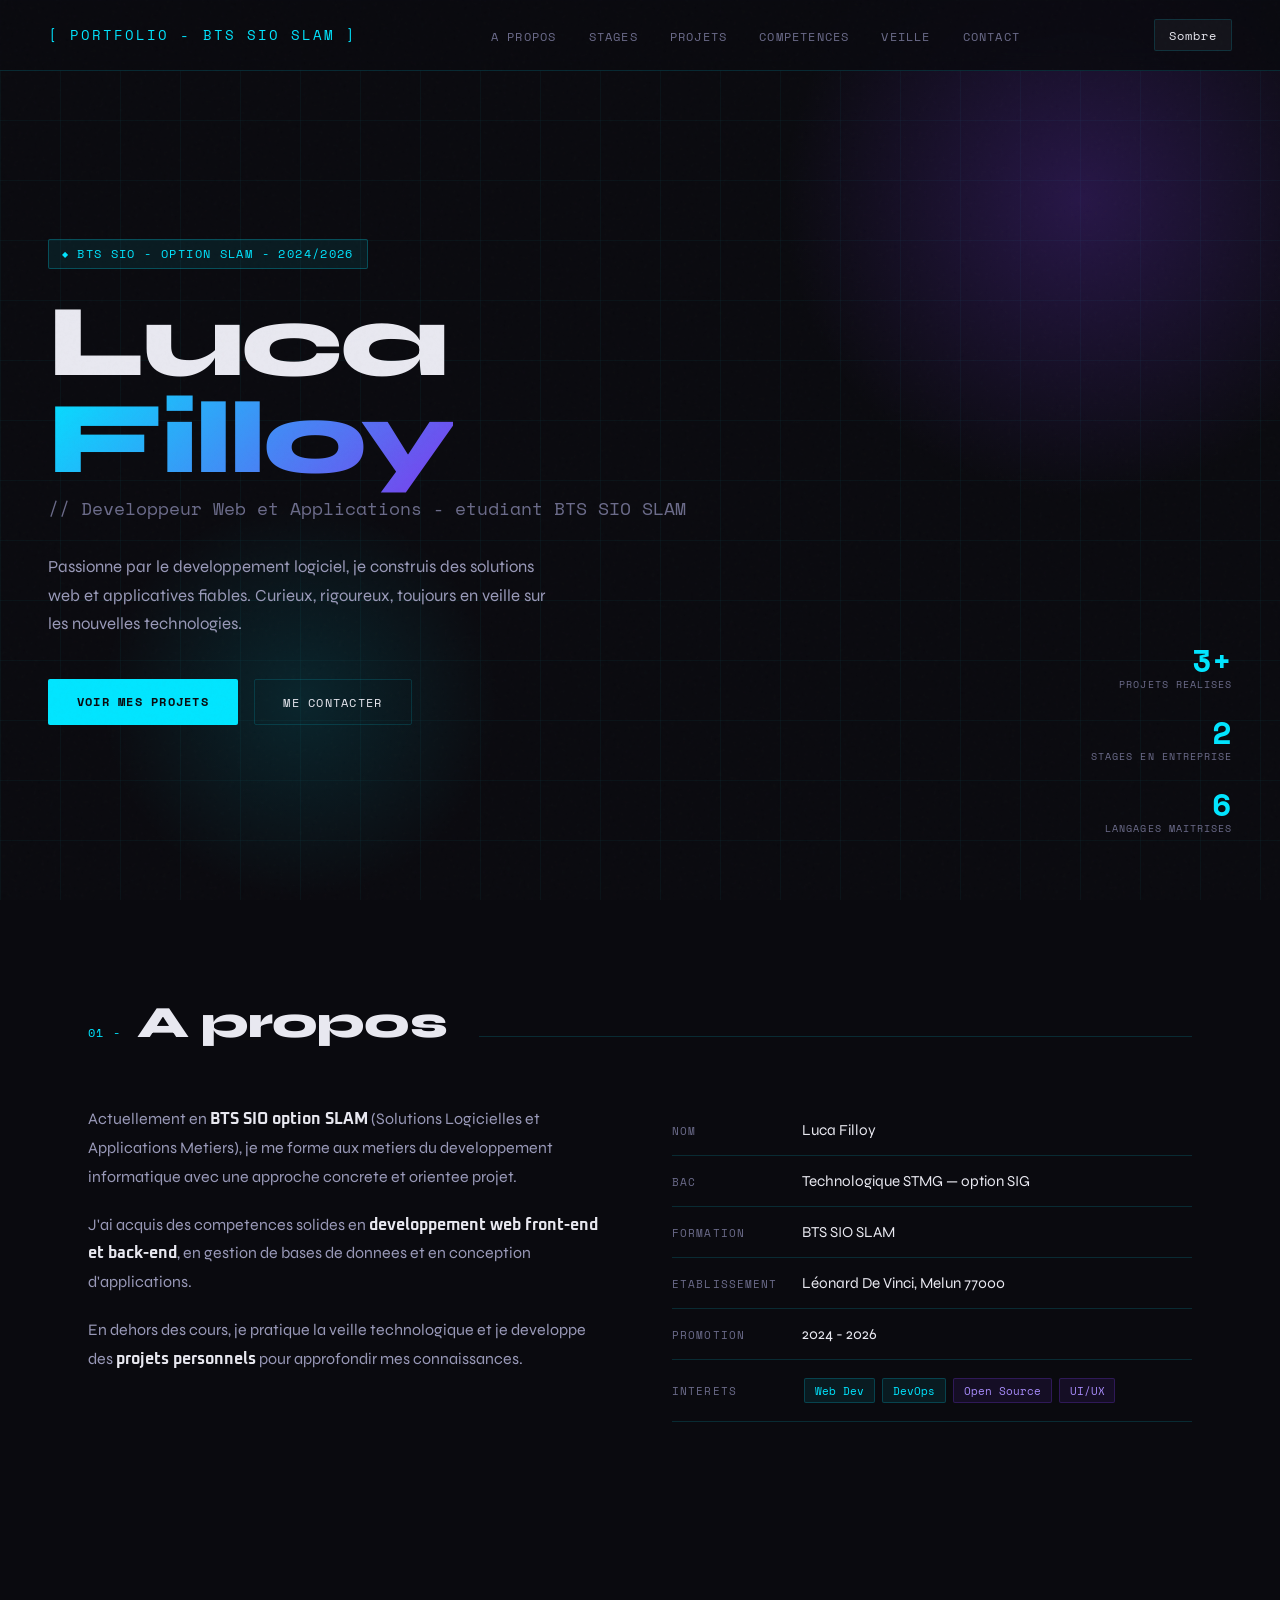
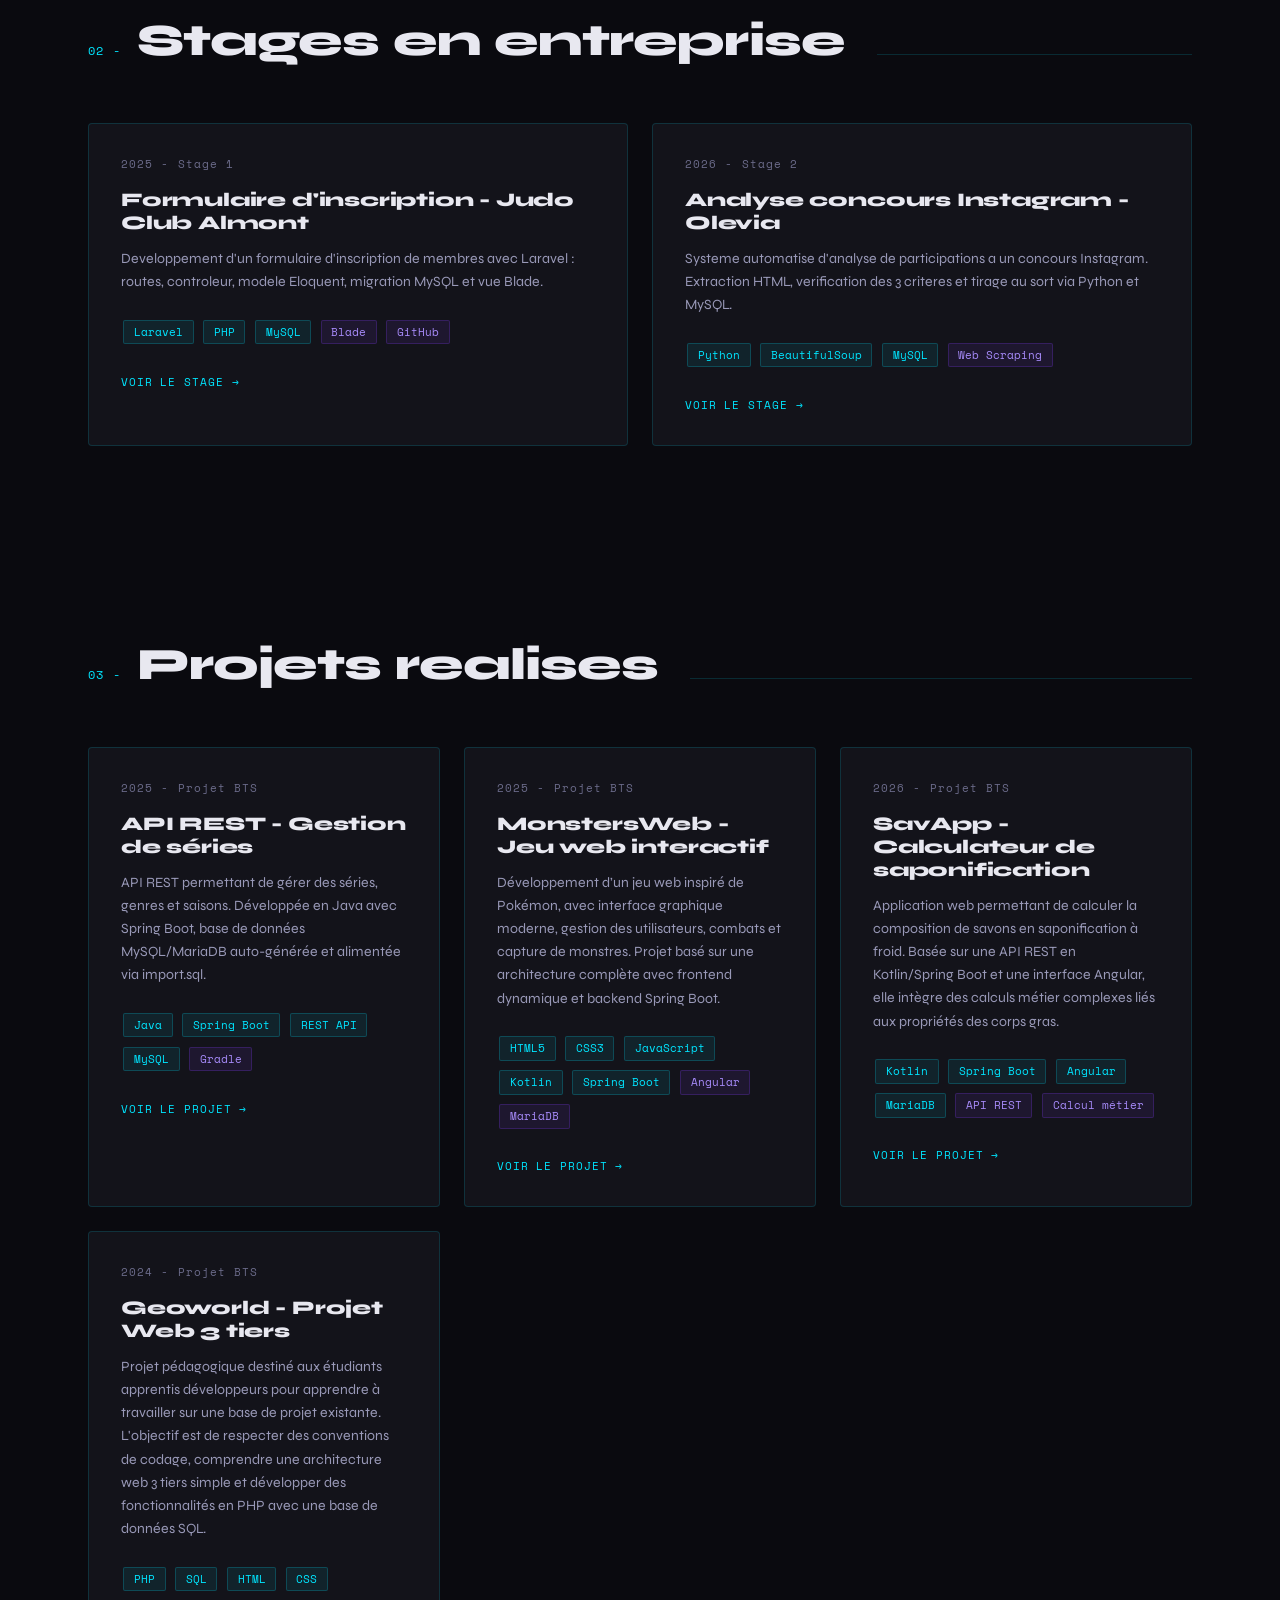
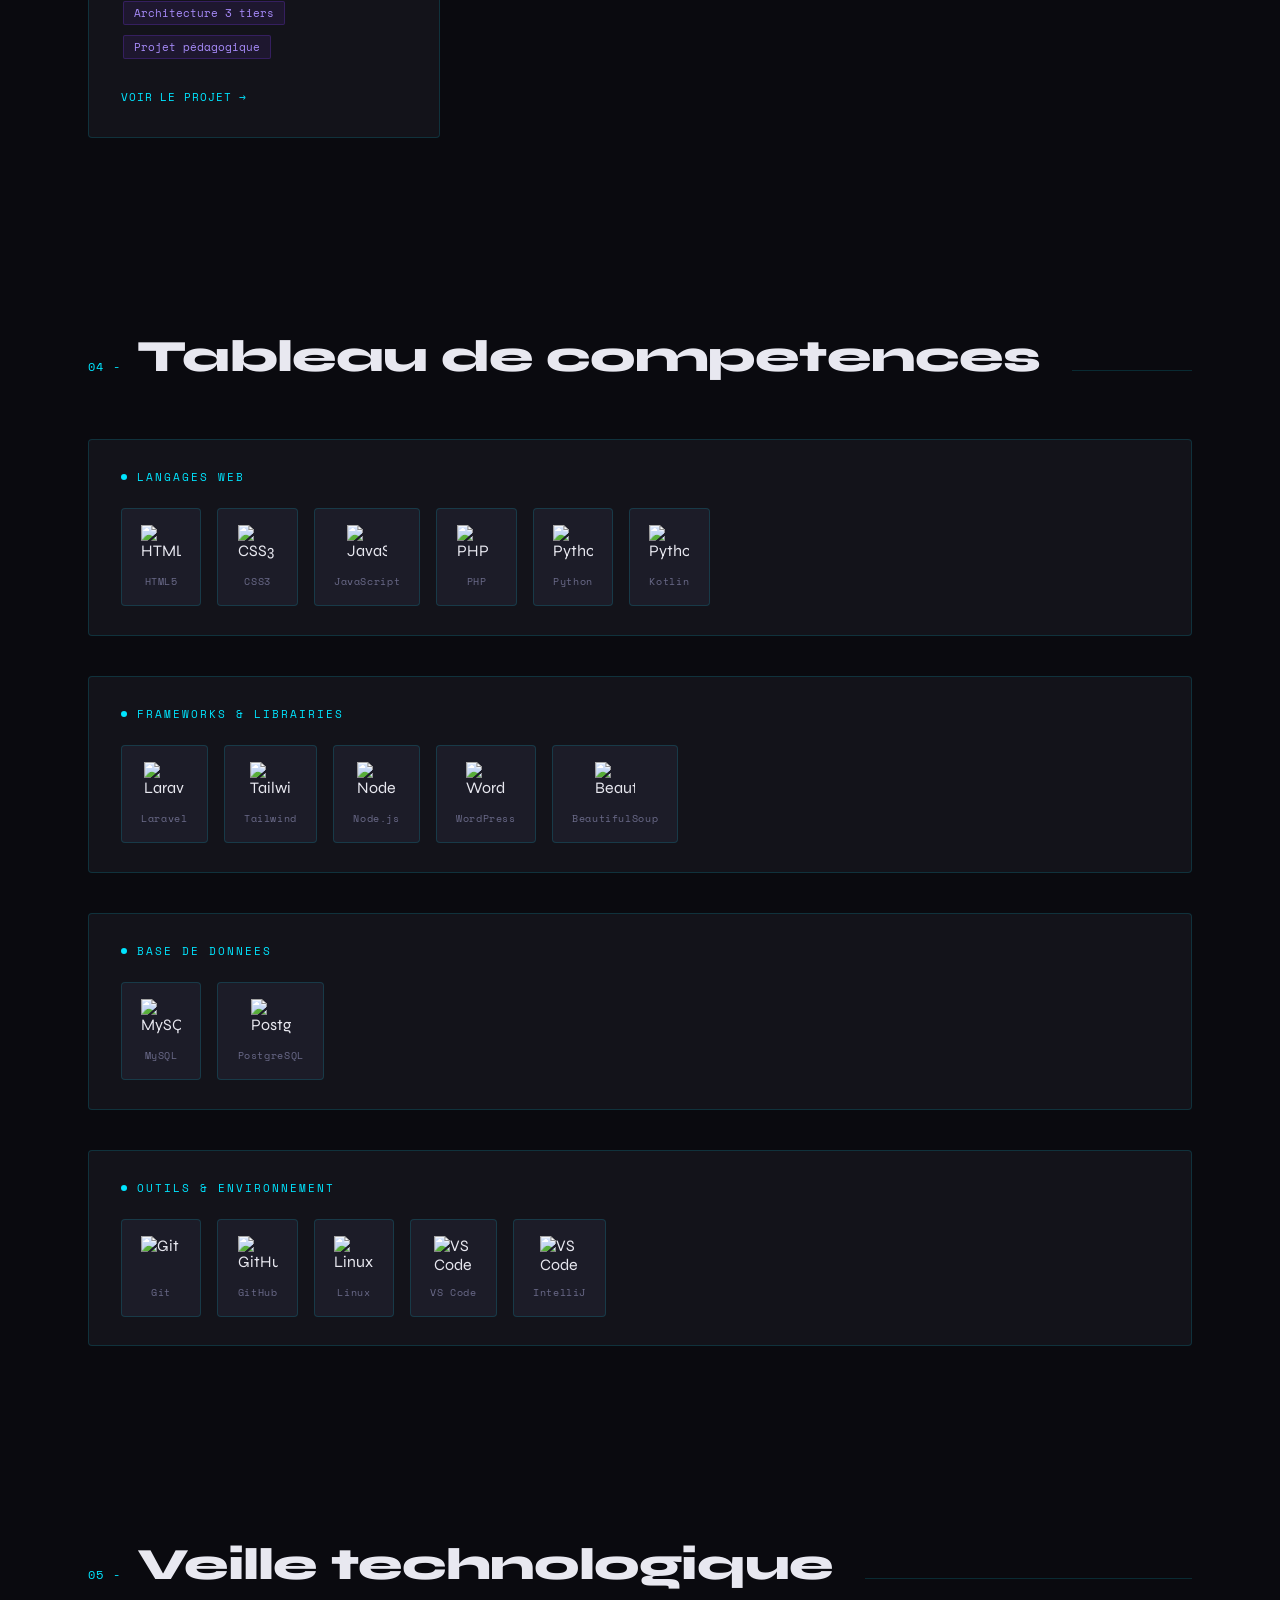
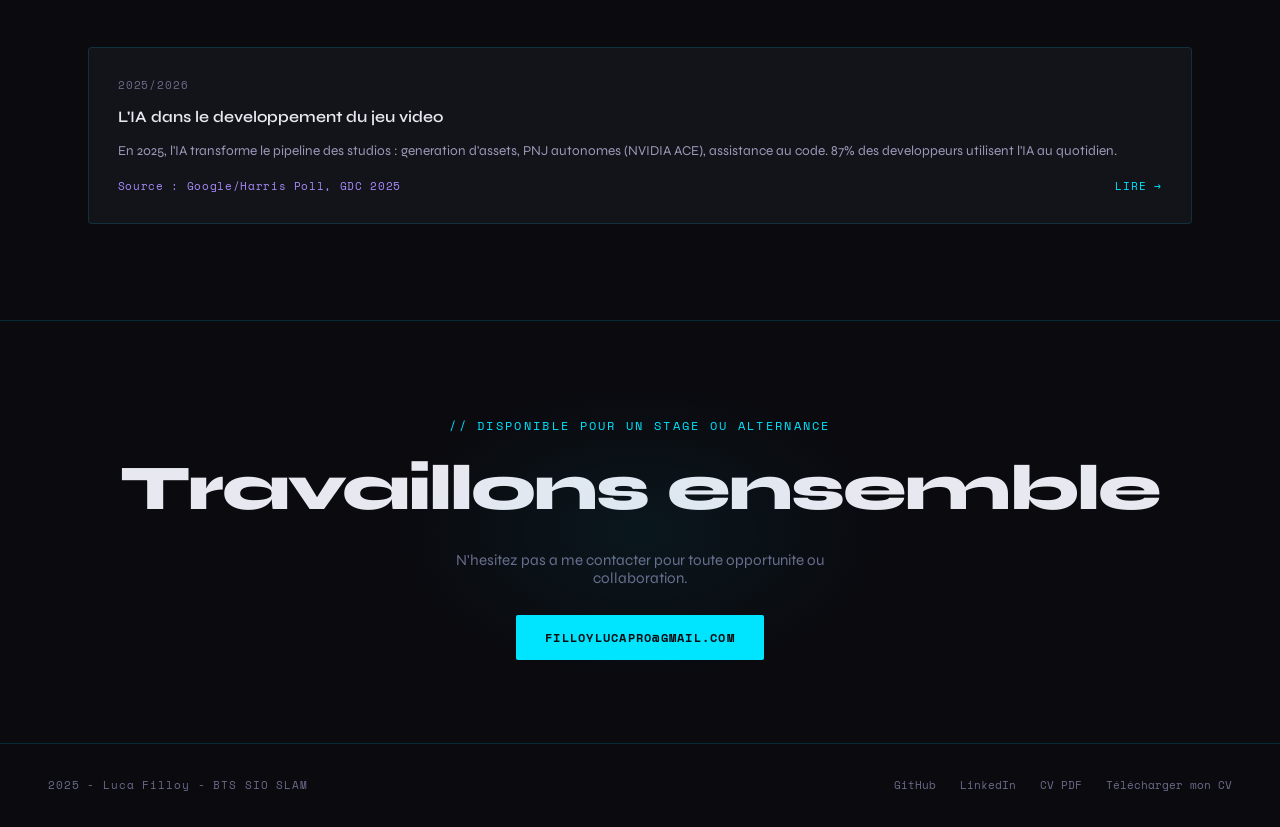
==== commit 75cf6fe7: "changement de la police d'ecriture des mots en gras" ====
--- a/index.html
+++ b/index.html
@@ -1,624 +1,738 @@
 <!DOCTYPE html>
 <html lang="fr" data-theme="dark">
+
 <head>
   <meta charset="UTF-8" />
-  <meta name="viewport" content="width=device-width, initial-scale=1.0"/>
+  <meta name="viewport" content="width=device-width, initial-scale=1.0" />
   <title>Portfolio - BTS SIO SLAM</title>
-  <link href="https://fonts.googleapis.com/css2?family=Space+Mono:wght@400;700&family=Syne:wght@400;600;800&display=swap" rel="stylesheet"/>
-  <link id="favicon" rel="icon" type="image/svg+xml" href="favicon-dark.svg"/>
-  <link id="theme-css" rel="stylesheet" href="style-dark.css"/>
-  <link rel="stylesheet" href="style.css"/>
+  <link
+    href="https://fonts.googleapis.com/css2?family=Space+Mono:wght@400;700&family=Syne:wght@400;600;800&family=Oxanium:wght@400;600;700&display=swap" rel="stylesheet"/>
+  <link id="favicon" rel="icon" type="image/svg+xml" href="favicon-dark.svg" />
+  <link id="theme-css" rel="stylesheet" href="style-dark.css" />
+  <link rel="stylesheet" href="style.css" />
 </head>
+
 <body>
 
-<nav>
-  <a href="#" class="nav-logo">[ PORTFOLIO - BTS SIO SLAM ]</a>
-  <ul class="nav-links">
-    <li><a href="#about">A propos</a></li>
-    <li><a href="#stages">Stages</a></li>
-    <li><a href="#projects">Projets</a></li>
-    <li><a href="#skills">Competences</a></li>
-    <li><a href="#veille">Veille</a></li>
-    <li><a href="#contact">Contact</a></li>
-  </ul>
-  <button id="theme-toggle" aria-label="Changer de theme">
-    <span class="icon-dark">Sombre</span>
-    <span class="icon-light">Clair</span>
-  </button>
-</nav>
-
-<div class="hero">
-  <div class="hero-grid"></div>
-  <div class="hero-glow"></div>
-  <div class="hero-glow2"></div>
-  <div class="hero-content">
-    <div class="hero-badge">BTS SIO - Option SLAM - 2024/2026</div>
-    <h1 class="hero-name">Luca<br/><span>Filloy</span></h1>
-    <p class="hero-title">// Developpeur Web et Applications - etudiant BTS SIO SLAM</p>
-    <p class="hero-desc">
-      Passionne par le developpement logiciel, je construis des solutions web et applicatives
-      fiables. Curieux, rigoureux, toujours en veille sur les nouvelles technologies.
-    </p>
-    <div class="hero-cta">
-      <a href="#projects" class="btn btn-primary">Voir mes projets</a>
-      <a href="#contact" class="btn btn-outline">Me contacter</a>
+  <nav>
+    <a href="#" class="nav-logo">[ PORTFOLIO - BTS SIO SLAM ]</a>
+    <ul class="nav-links">
+      <li><a href="#about">A propos</a></li>
+      <li><a href="#stages">Stages</a></li>
+      <li><a href="#projects">Projets</a></li>
+      <li><a href="#skills">Competences</a></li>
+      <li><a href="#veille">Veille</a></li>
+      <li><a href="#contact">Contact</a></li>
+    </ul>
+    <button id="theme-toggle" aria-label="Changer de theme">
+      <span class="icon-dark">Sombre</span>
+      <span class="icon-light">Clair</span>
+    </button>
+  </nav>
+
+  <div class="hero">
+    <div class="hero-grid"></div>
+    <div class="hero-glow"></div>
+    <div class="hero-glow2"></div>
+    <div class="hero-content">
+      <div class="hero-badge">BTS SIO - Option SLAM - 2024/2026</div>
+      <h1 class="hero-name">Luca<br /><span>Filloy</span></h1>
+      <p class="hero-title">// Developpeur Web et Applications - etudiant BTS SIO SLAM</p>
+      <p class="hero-desc">
+        Passionne par le developpement logiciel, je construis des solutions web et applicatives
+        fiables. Curieux, rigoureux, toujours en veille sur les nouvelles technologies.
+      </p>
+      <div class="hero-cta">
+        <a href="#projects" class="btn btn-primary">Voir mes projets</a>
+        <a href="#contact" class="btn btn-outline">Me contacter</a>
+      </div>
+    </div>
+    <div class="hero-stats">
+      <div class="stat">
+        <div class="stat-num">3+</div>
+        <div class="stat-label">Projets realises</div>
+      </div>
+      <div class="stat">
+        <div class="stat-num">2</div>
+        <div class="stat-label">Stages en entreprise</div>
+      </div>
+      <div class="stat">
+        <div class="stat-num">6</div>
+        <div class="stat-label">Langages maitrises</div>
+      </div>
     </div>
   </div>
-  <div class="hero-stats">
-    <div class="stat"><div class="stat-num">3+</div><div class="stat-label">Projets realises</div></div>
-    <div class="stat"><div class="stat-num">2</div><div class="stat-label">Stages en entreprise</div></div>
-    <div class="stat"><div class="stat-num">6</div><div class="stat-label">Langages maitrises</div></div>
-  </div>
-</div>
-
-<section id="about">
-  <div class="section-header fade-in">
-    <span class="section-num">01 -</span>
-    <h2 class="section-title">A propos</h2>
-    <span class="section-line"></span>
-  </div>
-  <div class="about-grid">
-    <div class="about-text fade-in">
-      <p>Actuellement en <strong>BTS SIO option SLAM</strong> (Solutions Logicielles et Applications Metiers), je me forme aux metiers du developpement informatique avec une approche concrete et orientee projet.</p>
-      <p>J'ai acquis des competences solides en <strong>developpement web front-end et back-end</strong>, en gestion de bases de donnees et en conception d'applications.</p>
-      <p>En dehors des cours, je pratique la veille technologique et je developpe des <strong>projets personnels</strong> pour approfondir mes connaissances.</p>
-    </div>
-    <div class="about-info fade-in">
-      <div class="info-row"><span class="info-label">Nom</span><span class="info-value">Luca Filloy</span></div>
-      <div class="info-row"> <span class="info-label">Bac</span> <span class="info-value">Technologique STMG — option SIG</span></div>
-      <div class="info-row"><span class="info-label">Formation</span><span class="info-value">BTS SIO SLAM</span></div>
-      <div class="info-row"><span class="info-label">Etablissement</span><span class="info-value">Léonard De Vinci, Melun 77000</span></div>
-      <div class="info-row"><span class="info-label">Promotion</span><span class="info-value">2024 - 2026</span></div>
-      <div class="info-row">
-        <span class="info-label">Interets</span>
-        <span class="info-value">
-          <span class="tag">Web Dev</span>
-          <span class="tag">DevOps</span>
-          <span class="tag purple">Open Source</span>
-          <span class="tag purple">UI/UX</span>
-        </span>
-      </div>
-    </div>
-  </div>
-</section>
-
-<section id="stages">
-  <div class="section-header fade-in">
-    <span class="section-num">02 -</span>
-    <h2 class="section-title">Stages en entreprise</h2>
-    <span class="section-line"></span>
-  </div>
-  <div class="projects-grid">
-    <div class="project-card fade-in">
-      <div class="project-year">2025 - Stage 1</div>
-      <h3 class="project-name">Formulaire d'inscription - Judo Club Almont</h3>
-      <p class="project-desc">Developpement d'un formulaire d'inscription de membres avec Laravel : routes, controleur, modele Eloquent, migration MySQL et vue Blade.</p>
-      <div class="project-tags">
-        <span class="tag">Laravel</span><span class="tag">PHP</span><span class="tag">MySQL</span>
-        <span class="tag purple">Blade</span><span class="tag purple">GitHub</span>
-      </div>
-      <a href="stage1-judo-almont.html" class="project-link">Voir le stage &rarr;</a>
-    </div>
-    <div class="project-card fade-in">
-      <div class="project-year">2026 - Stage 2</div>
-      <h3 class="project-name">Analyse concours Instagram - Olevia</h3>
-      <p class="project-desc">Systeme automatise d'analyse de participations a un concours Instagram. Extraction HTML, verification des 3 criteres et tirage au sort via Python et MySQL.</p>
-      <div class="project-tags">
-        <span class="tag">Python</span><span class="tag">BeautifulSoup</span>
-        <span class="tag">MySQL</span><span class="tag purple">Web Scraping</span>
-      </div>
-      <a href="stage2-instagram-olevia.html" class="project-link">Voir le stage &rarr;</a>
-    </div>
-  </div>
-</section>
-
-<section id="projects">
-  <div class="section-header fade-in">
-    <span class="section-num">03 -</span>
-    <h2 class="section-title">Projets realises</h2>
-    <span class="section-line"></span>
-  </div>
-  <div class="projects-grid">
-
-    <div class="project-card fade-in" onclick="openModal('modal-api-series')" style="cursor:pointer;">
-      <div class="project-year">2025 - Projet BTS</div>
-      
-      <h3 class="project-name">API REST - Gestion de séries</h3>
-      
-      <p class="project-desc">
-        API REST permettant de gérer des séries, genres et saisons. Développée en Java avec Spring Boot,
-        base de données MySQL/MariaDB auto-générée et alimentée via import.sql.
-      </p>
-      
-      <div class="project-tags">
-        <span class="tag">Java</span>
-        <span class="tag">Spring Boot</span>
-        <span class="tag">REST API</span>
-        <span class="tag">MySQL</span>
-        <span class="tag purple">Gradle</span>
-      </div>
-      
-      <span class="project-link">Voir le projet &rarr;</span>
-    </div>
-
-    <div class="project-card fade-in" onclick="openModal('modal-monstersweb')" style="cursor:pointer;">
-      <div class="project-year">2025 - Projet BTS</div>
-      
-      <h3 class="project-name">MonstersWeb - Jeu web interactif</h3>
-      
-      <p class="project-desc">
-        Développement d’un jeu web inspiré de Pokémon, avec interface graphique moderne,
-        gestion des utilisateurs, combats et capture de monstres. Projet basé sur une
-        architecture complète avec frontend dynamique et backend Spring Boot.
-      </p>
-      
-      <div class="project-tags">
-        <span class="tag">HTML5</span>
-        <span class="tag">CSS3</span>
-        <span class="tag">JavaScript</span>
-        <span class="tag">Kotlin</span>
-        <span class="tag">Spring Boot</span>
-        <span class="tag purple">Angular</span>
-        <span class="tag purple">MariaDB</span>
-      </div>
-      
-      <span class="project-link">Voir le projet &rarr;</span>
-    </div>
-
-   <div class="project-card fade-in" onclick="openModal('modal-savapp')" style="cursor:pointer;"> 
-      <div class="project-year">2026 - Projet BTS</div>
-      
-      <h3 class="project-name">SavApp - Calculateur de saponification</h3> 
-      
-      <p class="project-desc">
-        Application web permettant de calculer la composition de savons en saponification à froid.
-        Basée sur une API REST en Kotlin/Spring Boot et une interface Angular, elle intègre des
-        calculs métier complexes liés aux propriétés des corps gras.
-      </p>
-      
-      <div class="project-tags">
-        <span class="tag">Kotlin</span>
-        <span class="tag">Spring Boot</span>
-        <span class="tag">Angular</span>
-        <span class="tag">MariaDB</span>
-        <span class="tag purple">API REST</span>
-        <span class="tag purple">Calcul métier</span>
-      </div>
-      
-      <span class="project-link">Voir le projet &rarr;</span>
-    </div>
-
-  </div>
-</section>
-
-<!-- ══════════════════════════════════════════
+
+  <section id="about">
+    <div class="section-header fade-in">
+      <span class="section-num">01 -</span>
+      <h2 class="section-title">A propos</h2>
+      <span class="section-line"></span>
+    </div>
+    <div class="about-grid">
+      <div class="about-text fade-in">
+        <p>Actuellement en <strong>BTS SIO option SLAM</strong> (Solutions Logicielles et Applications Metiers), je me
+          forme aux metiers du developpement informatique avec une approche concrete et orientee projet.</p>
+        <p>J'ai acquis des competences solides en <strong>developpement web front-end et back-end</strong>, en gestion
+          de bases de donnees et en conception d'applications.</p>
+        <p>En dehors des cours, je pratique la veille technologique et je developpe des <strong>projets
+            personnels</strong> pour approfondir mes connaissances.</p>
+      </div>
+      <div class="about-info fade-in">
+        <div class="info-row"><span class="info-label">Nom</span><span class="info-value">Luca Filloy</span></div>
+        <div class="info-row"> <span class="info-label">Bac</span> <span class="info-value">Technologique STMG — option
+            SIG</span></div>
+        <div class="info-row"><span class="info-label">Formation</span><span class="info-value">BTS SIO SLAM</span>
+        </div>
+        <div class="info-row"><span class="info-label">Etablissement</span><span class="info-value">Léonard De Vinci,
+            Melun 77000</span></div>
+        <div class="info-row"><span class="info-label">Promotion</span><span class="info-value">2024 - 2026</span></div>
+        <div class="info-row">
+          <span class="info-label">Interets</span>
+          <span class="info-value">
+            <span class="tag">Web Dev</span>
+            <span class="tag">DevOps</span>
+            <span class="tag purple">Open Source</span>
+            <span class="tag purple">UI/UX</span>
+          </span>
+        </div>
+      </div>
+    </div>
+  </section>
+
+  <section id="stages">
+    <div class="section-header fade-in">
+      <span class="section-num">02 -</span>
+      <h2 class="section-title">Stages en entreprise</h2>
+      <span class="section-line"></span>
+    </div>
+    <div class="projects-grid">
+      <div class="project-card fade-in" onclick="window.location='stage1-judo-almont.html'" style="cursor:pointer;">
+        <div class="project-year">2025 - Stage 1</div>
+        <h3 class="project-name">Formulaire d'inscription - Judo Club Almont</h3>
+        <p class="project-desc">Developpement d'un formulaire d'inscription de membres avec Laravel : routes,
+          controleur, modele Eloquent, migration MySQL et vue Blade.</p>
+        <div class="project-tags">
+          <span class="tag">Laravel</span><span class="tag">PHP</span><span class="tag">MySQL</span>
+          <span class="tag purple">Blade</span><span class="tag purple">GitHub</span>
+        </div>
+        <span class="project-link">Voir le stage &rarr;</span>
+      </div>
+
+      <div class="project-card fade-in" onclick="window.location='stage2-instagram-olevia.html'"
+        style="cursor:pointer;">
+        <div class="project-year">2026 - Stage 2</div>
+        <h3 class="project-name">Analyse concours Instagram - Olevia</h3>
+        <p class="project-desc">Systeme automatise d'analyse de participations a un concours Instagram. Extraction HTML,
+          verification des 3 criteres et tirage au sort via Python et MySQL.</p>
+        <div class="project-tags">
+          <span class="tag">Python</span><span class="tag">BeautifulSoup</span>
+          <span class="tag">MySQL</span><span class="tag purple">Web Scraping</span>
+        </div>
+        <span class="project-link">Voir le stage &rarr;</span>
+      </div>
+    </div>
+  </section>
+
+  <section id="projects">
+    <div class="section-header fade-in">
+      <span class="section-num">03 -</span>
+      <h2 class="section-title">Projets realises</h2>
+      <span class="section-line"></span>
+    </div>
+    <div class="projects-grid">
+
+      <div class="project-card fade-in" onclick="openModal('modal-api-series')" style="cursor:pointer;">
+        <div class="project-year">2025 - Projet BTS</div>
+
+        <h3 class="project-name">API REST - Gestion de séries</h3>
+
+        <p class="project-desc">
+          API REST permettant de gérer des séries, genres et saisons. Développée en Java avec Spring Boot,
+          base de données MySQL/MariaDB auto-générée et alimentée via import.sql.
+        </p>
+
+        <div class="project-tags">
+          <span class="tag">Java</span>
+          <span class="tag">Spring Boot</span>
+          <span class="tag">REST API</span>
+          <span class="tag">MySQL</span>
+          <span class="tag purple">Gradle</span>
+        </div>
+
+        <span class="project-link">Voir le projet &rarr;</span>
+      </div>
+
+      <div class="project-card fade-in" onclick="openModal('modal-monstersweb')" style="cursor:pointer;">
+        <div class="project-year">2025 - Projet BTS</div>
+
+        <h3 class="project-name">MonstersWeb - Jeu web interactif</h3>
+
+        <p class="project-desc">
+          Développement d’un jeu web inspiré de Pokémon, avec interface graphique moderne,
+          gestion des utilisateurs, combats et capture de monstres. Projet basé sur une
+          architecture complète avec frontend dynamique et backend Spring Boot.
+        </p>
+
+        <div class="project-tags">
+          <span class="tag">HTML5</span>
+          <span class="tag">CSS3</span>
+          <span class="tag">JavaScript</span>
+          <span class="tag">Kotlin</span>
+          <span class="tag">Spring Boot</span>
+          <span class="tag purple">Angular</span>
+          <span class="tag purple">MariaDB</span>
+        </div>
+
+        <span class="project-link">Voir le projet &rarr;</span>
+      </div>
+
+      <div class="project-card fade-in" onclick="openModal('modal-savapp')" style="cursor:pointer;">
+        <div class="project-year">2026 - Projet BTS</div>
+
+        <h3 class="project-name">SavApp - Calculateur de saponification</h3>
+
+        <p class="project-desc">
+          Application web permettant de calculer la composition de savons en saponification à froid.
+          Basée sur une API REST en Kotlin/Spring Boot et une interface Angular, elle intègre des
+          calculs métier complexes liés aux propriétés des corps gras.
+        </p>
+
+        <div class="project-tags">
+          <span class="tag">Kotlin</span>
+          <span class="tag">Spring Boot</span>
+          <span class="tag">Angular</span>
+          <span class="tag">MariaDB</span>
+          <span class="tag purple">API REST</span>
+          <span class="tag purple">Calcul métier</span>
+        </div>
+
+        <span class="project-link">Voir le projet &rarr;</span>
+      </div>
+
+      <div class="project-card fade-in" onclick="openModal('modal-geoworld')" style="cursor:pointer;">
+        <div class="project-year">2024 - Projet BTS</div>
+
+        <h3 class="project-name">Geoworld - Projet Web 3 tiers</h3>
+
+        <p class="project-desc">
+          Projet pédagogique destiné aux étudiants apprentis développeurs pour apprendre à travailler
+          sur une base de projet existante. L'objectif est de respecter des conventions de codage,
+          comprendre une architecture web 3 tiers simple et développer des fonctionnalités
+          en PHP avec une base de données SQL.
+        </p>
+
+        <div class="project-tags">
+          <span class="tag">PHP</span>
+          <span class="tag">SQL</span>
+          <span class="tag">HTML</span>
+          <span class="tag">CSS</span>
+          <span class="tag purple">Architecture 3 tiers</span>
+          <span class="tag purple">Projet pédagogique</span>
+        </div>
+
+        <span class="project-link">Voir le projet &rarr;</span>
+      </div>
+
+    </div>
+  </section>
+
+  <!-- ══════════════════════════════════════════
      MODALES PROJETS
 ══════════════════════════════════════════ -->
 
-<!-- Overlay -->
-<div id="modal-overlay" onclick="closeModal()"></div>
-
-<!-- Modal : API Series -->
-<div class="project-modal" id="modal-api-series">
-  <button class="modal-close" onclick="closeModal()">&times;</button>
-  <div class="modal-inner">
-    
-    <div class="modal-left">
-      <div class="modal-eyebrow">2025 &mdash; Projet BTS</div>
-      
-      <h2 class="modal-title">API REST - Gestion de séries</h2>
-      
-      <p class="modal-desc">
-        Développement d'une <strong>API REST</strong> permettant de gérer une base de données de séries.
-        L'application permet de manipuler les données via des endpoints (CRUD) pour les séries,
-        les genres et les saisons.
-      </p>
-      
-      <p class="modal-desc">
-        Le projet a été réalisé en <strong>Java avec Spring Boot</strong> et utilise une base de données
-        <strong>MySQL / MariaDB</strong>. Les données sont automatiquement générées au démarrage
-        grâce à un fichier <strong>import.sql</strong>, et la base est recréée à chaque exécution.
-      </p>
-
-      <div class="modal-tags">
-        <span class="tag">Java</span>
-        <span class="tag">Spring Boot</span>
-        <span class="tag">REST API</span>
-        <span class="tag">MySQL</span>
-        <span class="tag purple">Gradle</span>
-        <span class="tag purple">CRUD</span>
-      </div>
-
-      <a href="https://github.com/FilloyLuca/TP_ApiSerie" class="modal-github-btn" target="_blank" rel="noopener">
-        <img src="https://cdn.jsdelivr.net/gh/devicons/devicon/icons/github/github-original.svg" alt="GitHub" width="18"/>
-        Voir sur GitHub
-      </a>
-    </div>
-
-    <div class="modal-right">
-      <div class="modal-preview">
-        <div class="modal-preview-icon">&#127909;</div>
-        <div class="modal-preview-label">API Series</div>
-        
-        <div class="modal-features">
-          <div class="modal-feature"><span class="feature-dot"></span>API REST complète</div>
-          <div class="modal-feature"><span class="feature-dot"></span>CRUD séries / genres / saisons</div>
-          <div class="modal-feature"><span class="feature-dot"></span>Base auto-créée</div>
-          <div class="modal-feature"><span class="feature-dot"></span>Données injectées (import.sql)</div>
-          <div class="modal-feature"><span class="feature-dot"></span>Spring Boot + Gradle</div>
-        </div>
-      </div>
-    </div>
-
+  <!-- Overlay -->
+  <div id="modal-overlay" onclick="closeModal()"></div>
+
+  <!-- Modal : API Series -->
+  <div class="project-modal" id="modal-api-series">
+    <button class="modal-close" onclick="closeModal()">&times;</button>
+    <div class="modal-inner">
+
+      <div class="modal-left">
+        <div class="modal-eyebrow">2025 &mdash; Projet BTS</div>
+
+        <h2 class="modal-title">API REST - Gestion de séries</h2>
+
+        <p class="modal-desc">
+          Développement d'une <strong>API REST</strong> permettant de gérer une base de données de séries.
+          L'application permet de manipuler les données via des endpoints (CRUD) pour les séries,
+          les genres et les saisons.
+        </p>
+
+        <p class="modal-desc">
+          Le projet a été réalisé en <strong>Java avec Spring Boot</strong> et utilise une base de données
+          <strong>MySQL / MariaDB</strong>. Les données sont automatiquement générées au démarrage
+          grâce à un fichier <strong>import.sql</strong>, et la base est recréée à chaque exécution.
+        </p>
+
+        <div class="modal-tags">
+          <span class="tag">Java</span>
+          <span class="tag">Spring Boot</span>
+          <span class="tag">REST API</span>
+          <span class="tag">MySQL</span>
+          <span class="tag purple">Gradle</span>
+          <span class="tag purple">CRUD</span>
+        </div>
+
+        <a href="https://github.com/FilloyLuca/TP_ApiSerie" class="modal-github-btn" target="_blank" rel="noopener">
+          <img src="https://cdn.jsdelivr.net/gh/devicons/devicon/icons/github/github-original.svg" alt="GitHub"
+            width="18" />
+          Voir sur GitHub
+        </a>
+      </div>
+
+      <div class="modal-right">
+        <div class="modal-preview">
+          <div class="modal-preview-icon">&#127909;</div>
+          <div class="modal-preview-label">API Series</div>
+
+          <div class="modal-features">
+            <div class="modal-feature"><span class="feature-dot"></span>API REST complète</div>
+            <div class="modal-feature"><span class="feature-dot"></span>CRUD séries / genres / saisons</div>
+            <div class="modal-feature"><span class="feature-dot"></span>Base auto-créée</div>
+            <div class="modal-feature"><span class="feature-dot"></span>Données injectées (import.sql)</div>
+            <div class="modal-feature"><span class="feature-dot"></span>Spring Boot + Gradle</div>
+          </div>
+        </div>
+      </div>
+
+    </div>
   </div>
-</div>
-
-<!-- Modal 2 : MonstersWeb -->
-<div class="project-modal" id="modal-monstersweb">
-  <button class="modal-close" onclick="closeModal()">&times;</button>
-  <div class="modal-inner">
-    
-    <div class="modal-left">
-      <div class="modal-eyebrow">2025 &mdash; Projet BTS</div>
-      
-      <h2 class="modal-title">MonstersWeb - Jeu web interactif</h2>
-      
-      <p class="modal-desc">
-        Développement d’une application web interactive inspirée des mécaniques de Pokémon.
-        Le projet consiste à transformer une application Kotlin en version web avec une
-        <strong>interface graphique moderne</strong> accessible depuis un navigateur.
-      </p>
-      
-      <p class="modal-desc">
-        L’application permet la <strong>gestion des utilisateurs</strong> (inscription, connexion),
-        le <strong>combat de monstres</strong>, la capture, ainsi que la sauvegarde des parties.
-        L’architecture repose sur un backend <strong>Spring Boot</strong> et une base de données
-        <strong>MariaDB</strong>, avec une interface dynamique en JavaScript / Angular.
-      </p>
-
-      <div class="modal-tags">
-        <span class="tag">Kotlin</span>
-        <span class="tag">Spring Boot</span>
-        <span class="tag">JavaScript</span>
-        <span class="tag">Angular</span>
-        <span class="tag">MariaDB</span>
-        <span class="tag purple">Jeu Web</span>
-        <span class="tag purple">Full Stack</span>
-      </div>
-
-      <a href="https://github.com/FilloyLuca/OGMonsterWeb" class="modal-github-btn" target="_blank" rel="noopener">
-        <img src="https://cdn.jsdelivr.net/gh/devicons/devicon/icons/github/github-original.svg" alt="GitHub" width="18"/>
-        Voir sur GitHub
-      </a>
-    </div>
-
-    <div class="modal-right">
-      <div class="modal-preview">
-        <div class="modal-preview-icon">&#127918;</div>
-        <div class="modal-preview-label">Monsters Web</div>
-        
-        <div class="modal-features">
-          <div class="modal-feature"><span class="feature-dot"></span>Système de combat</div>
-          <div class="modal-feature"><span class="feature-dot"></span>Capture de monstres</div>
-          <div class="modal-feature"><span class="feature-dot"></span>Gestion utilisateurs</div>
-          <div class="modal-feature"><span class="feature-dot"></span>Interface dynamique</div>
-          <div class="modal-feature"><span class="feature-dot"></span>Architecture full-stack</div>
-        </div>
-      </div>
-    </div>
-
+
+  <!-- Modal 2 : MonstersWeb -->
+  <div class="project-modal" id="modal-monstersweb">
+    <button class="modal-close" onclick="closeModal()">&times;</button>
+    <div class="modal-inner">
+
+      <div class="modal-left">
+        <div class="modal-eyebrow">2025 &mdash; Projet BTS</div>
+
+        <h2 class="modal-title">MonstersWeb - Jeu web interactif</h2>
+
+        <p class="modal-desc">
+          Développement d’une application web interactive inspirée des mécaniques de Pokémon.
+          Le projet consiste à transformer une application Kotlin en version web avec une
+          <strong>interface graphique moderne</strong> accessible depuis un navigateur.
+        </p>
+
+        <p class="modal-desc">
+          L’application permet la <strong>gestion des utilisateurs</strong> (inscription, connexion),
+          le <strong>combat de monstres</strong>, la capture, ainsi que la sauvegarde des parties.
+          L’architecture repose sur un backend <strong>Spring Boot</strong> et une base de données
+          <strong>MariaDB</strong>, avec une interface dynamique en JavaScript / Angular.
+        </p>
+
+        <div class="modal-tags">
+          <span class="tag">Kotlin</span>
+          <span class="tag">Spring Boot</span>
+          <span class="tag">JavaScript</span>
+          <span class="tag">Angular</span>
+          <span class="tag">MariaDB</span>
+          <span class="tag purple">Jeu Web</span>
+          <span class="tag purple">Full Stack</span>
+        </div>
+
+        <a href="https://github.com/FilloyLuca/OGMonsterWeb" class="modal-github-btn" target="_blank" rel="noopener">
+          <img src="https://cdn.jsdelivr.net/gh/devicons/devicon/icons/github/github-original.svg" alt="GitHub"
+            width="18" />
+          Voir sur GitHub
+        </a>
+      </div>
+
+      <div class="modal-right">
+        <div class="modal-preview">
+          <div class="modal-preview-icon">&#127918;</div>
+          <div class="modal-preview-label">Monsters Web</div>
+
+          <div class="modal-features">
+            <div class="modal-feature"><span class="feature-dot"></span>Système de combat</div>
+            <div class="modal-feature"><span class="feature-dot"></span>Capture de monstres</div>
+            <div class="modal-feature"><span class="feature-dot"></span>Gestion utilisateurs</div>
+            <div class="modal-feature"><span class="feature-dot"></span>Interface dynamique</div>
+            <div class="modal-feature"><span class="feature-dot"></span>Architecture full-stack</div>
+          </div>
+        </div>
+      </div>
+
+    </div>
   </div>
-</div>
-
-<!-- Modal : SavApp -->
-<div class="project-modal" id="modal-savapp">
-  <button class="modal-close" onclick="closeModal()">&times;</button>
-  <div class="modal-inner">
-    
-    <div class="modal-left">
-      <div class="modal-eyebrow">2024 &mdash; Projet BTS</div>
-      
-      <h2 class="modal-title">SavApp - Calculateur de saponification</h2>
-      
-      <p class="modal-desc">
-        Développement d’une application web permettant de calculer la composition de savons
-        en <strong>saponification à froid (SaF)</strong>. Le projet repose sur des
-        <strong>algorithmes métier</strong> intégrant les indices de saponification,
-        le surgraissage et les propriétés des corps gras.
-      </p>
-      
-      <p class="modal-desc">
-        L’application fonctionne avec une <strong>API REST externe</strong> permettant de gérer
-        les <strong>ingrédients, utilisateurs et données métier</strong>. Cette API,
-        développée en <strong>Kotlin avec Spring Boot</strong>, est essentielle au bon
-        fonctionnement du calculateur.
-      </p>
-
-      <div class="modal-tags">
-        <span class="tag">Kotlin</span>
-        <span class="tag">Spring Boot</span>
-        <span class="tag">Angular</span>
-        <span class="tag">MariaDB</span>
-        <span class="tag purple">API REST</span>
-        <span class="tag purple">Calcul métier</span>
-      </div>
-
-      <!-- Bouton principal projet -->
-      <a href="https://github.com/FilloyLuca/sav-app" class="modal-github-btn" target="_blank" rel="noopener">
-        <img src="https://cdn.jsdelivr.net/gh/devicons/devicon/icons/github/github-original.svg" width="18"/>
-        Voir le projet
-      </a>
-
-      <!-- Boutons API -->
-      <div style="margin-top:10px; display:flex; gap:10px; flex-wrap:wrap;">
-        <a href="https://github.com/FilloyLuca/SavonAPI" target="_blank" class="modal-github-btn">
-          API Savon (perso)
+
+  <!-- Modal : SavApp -->
+  <div class="project-modal" id="modal-savapp">
+    <button class="modal-close" onclick="closeModal()">&times;</button>
+    <div class="modal-inner">
+
+      <div class="modal-left">
+        <div class="modal-eyebrow">2024 &mdash; Projet BTS</div>
+
+        <h2 class="modal-title">SavApp - Calculateur de saponification</h2>
+
+        <p class="modal-desc">
+          Développement d’une application web permettant de calculer la composition de savons
+          en <strong>saponification à froid (SaF)</strong>. Le projet repose sur des
+          <strong>algorithmes métier</strong> intégrant les indices de saponification,
+          le surgraissage et les propriétés des corps gras.
+        </p>
+
+        <p class="modal-desc">
+          L’application fonctionne avec une <strong>API REST externe</strong> permettant de gérer
+          les <strong>ingrédients, utilisateurs et données métier</strong>. Cette API,
+          développée en <strong>Kotlin avec Spring Boot</strong>, est essentielle au bon
+          fonctionnement du calculateur.
+        </p>
+
+        <div class="modal-tags">
+          <span class="tag">Kotlin</span>
+          <span class="tag">Spring Boot</span>
+          <span class="tag">Angular</span>
+          <span class="tag">MariaDB</span>
+          <span class="tag purple">API REST</span>
+          <span class="tag purple">Calcul métier</span>
+        </div>
+
+        <!-- Bouton principal projet -->
+        <a href="https://github.com/FilloyLuca/sav-app" class="modal-github-btn" target="_blank" rel="noopener">
+          <img src="https://cdn.jsdelivr.net/gh/devicons/devicon/icons/github/github-original.svg" width="18" />
+          Voir le projet
         </a>
-        <a href="https://github.com/Timomoulin/SavonAPI3" target="_blank" class="modal-github-btn">
-          API Savon (prof)
+
+        <!-- Boutons API -->
+        <div style="margin-top:10px; display:flex; gap:10px; flex-wrap:wrap;">
+          <a href="https://github.com/FilloyLuca/SavonAPI" target="_blank" class="modal-github-btn">
+            API Savon (perso)
+          </a>
+          <a href="https://github.com/Timomoulin/SavonAPI3" target="_blank" class="modal-github-btn">
+            API Savon (prof)
+          </a>
+        </div>
+
+      </div>
+
+      <div class="modal-right">
+        <div class="modal-preview">
+          <div class="modal-preview-icon">&#129514;</div>
+          <div class="modal-preview-label">Sav-App</div>
+
+          <div class="modal-features">
+            <div class="modal-feature"><span class="feature-dot"></span>Calcul saponification</div>
+            <div class="modal-feature"><span class="feature-dot"></span>Gestion des ingrédients</div>
+            <div class="modal-feature"><span class="feature-dot"></span>API REST externe</div>
+            <div class="modal-feature"><span class="feature-dot"></span>Interface Angular</div>
+            <div class="modal-feature"><span class="feature-dot"></span>Architecture full-stack</div>
+          </div>
+        </div>
+      </div>
+
+    </div>
+  </div>
+
+  <!-- Modal : Geoworld -->
+  <div class="project-modal" id="modal-geoworld">
+    <button class="modal-close" onclick="closeModal()">&times;</button>
+    <div class="modal-inner">
+
+      <div class="modal-left">
+        <div class="modal-eyebrow">2025 — Projet pédagogique</div>
+
+        <h2 class="modal-title">Geoworld - Projet Web 3 tiers</h2>
+
+        <p class="modal-desc">
+          Geoworld est un projet pédagogique destiné aux étudiants apprentis développeurs.
+          L'objectif est d'apprendre à travailler sur un projet existant tout en respectant
+          des <strong>conventions de codage</strong> et une organisation claire du code.
+        </p>
+
+        <p class="modal-desc">
+          Le projet introduit une <strong>architecture web 3 tiers simple</strong> avec
+          une interface en HTML/CSS, une logique en <strong>PHP</strong> et une base
+          de données <strong>SQL</strong>. Il permet également de se familiariser avec
+          la méthodologie de projet (user stories, organisation du travail, etc.).
+        </p>
+
+        <div class="modal-tags">
+          <span class="tag">PHP</span>
+          <span class="tag">SQL</span>
+          <span class="tag">HTML</span>
+          <span class="tag">CSS</span>
+          <span class="tag purple">Architecture 3 tiers</span>
+          <span class="tag purple">Projet pédagogique</span>
+        </div>
+
+        <!-- Bouton principal projet -->
+        <a href="TON_LIEN_GITHUB_ICI" class="modal-github-btn" target="_blank" rel="noopener">
+          <img src="https://cdn.jsdelivr.net/gh/devicons/devicon/icons/github/github-original.svg" width="18" />
+          Voir le projet
         </a>
-      </div>
-
-    </div>
-
-    <div class="modal-right">
-      <div class="modal-preview">
-        <div class="modal-preview-icon">&#129514;</div>
-        <div class="modal-preview-label">Sav-App</div>
-        
-        <div class="modal-features">
-          <div class="modal-feature"><span class="feature-dot"></span>Calcul saponification</div>
-          <div class="modal-feature"><span class="feature-dot"></span>Gestion des ingrédients</div>
-          <div class="modal-feature"><span class="feature-dot"></span>API REST externe</div>
-          <div class="modal-feature"><span class="feature-dot"></span>Interface Angular</div>
-          <div class="modal-feature"><span class="feature-dot"></span>Architecture full-stack</div>
-        </div>
-      </div>
-    </div>
-
+
+      </div>
+
+      <div class="modal-right">
+        <div class="modal-preview">
+          <div class="modal-preview-icon">🌍</div>
+          <div class="modal-preview-label">Geoworld</div>
+
+          <div class="modal-features">
+            <div class="modal-feature"><span class="feature-dot"></span>Projet pédagogique</div>
+            <div class="modal-feature"><span class="feature-dot"></span>Architecture 3 tiers</div>
+            <div class="modal-feature"><span class="feature-dot"></span>Développement PHP</div>
+            <div class="modal-feature"><span class="feature-dot"></span>Base de données SQL</div>
+            <div class="modal-feature"><span class="feature-dot"></span>Travail sur projet existant</div>
+          </div>
+        </div>
+      </div>
+
+    </div>
   </div>
-</div>
-
-<section id="skills">
-  <div class="section-header fade-in">
-    <span class="section-num">04 -</span>
-    <h2 class="section-title">Tableau de competences</h2>
-    <span class="section-line"></span>
+
+  <section id="skills">
+    <div class="section-header fade-in">
+      <span class="section-num">04 -</span>
+      <h2 class="section-title">Tableau de competences</h2>
+      <span class="section-line"></span>
+    </div>
+
+    <div class="skills-categories fade-in">
+
+      <div class="skills-group">
+        <div class="skills-group-label">Langages Web</div>
+        <div class="skills-icons-grid">
+          <div class="skill-icon-item">
+            <img src="https://cdn.jsdelivr.net/gh/devicons/devicon/icons/html5/html5-original.svg" alt="HTML5" />
+            <span>HTML5</span>
+          </div>
+          <div class="skill-icon-item">
+            <img src="https://cdn.jsdelivr.net/gh/devicons/devicon/icons/css3/css3-original.svg" alt="CSS3" />
+            <span>CSS3</span>
+          </div>
+          <div class="skill-icon-item">
+            <img src="https://cdn.jsdelivr.net/gh/devicons/devicon/icons/javascript/javascript-original.svg"
+              alt="JavaScript" />
+            <span>JavaScript</span>
+          </div>
+          <div class="skill-icon-item">
+            <img src="https://cdn.jsdelivr.net/gh/devicons/devicon/icons/php/php-original.svg" alt="PHP" />
+            <span>PHP</span>
+          </div>
+          <div class="skill-icon-item">
+            <img src="https://cdn.jsdelivr.net/gh/devicons/devicon/icons/python/python-original.svg" alt="Python" />
+            <span>Python</span>
+          </div>
+          <div class="skill-icon-item">
+            <img src="https://cdn.jsdelivr.net/gh/devicons/devicon/icons/kotlin/kotlin-original.svg" alt="Python" />
+            <span>Kotlin</span>
+          </div>
+        </div>
+      </div>
+
+      <div class="skills-group">
+        <div class="skills-group-label">Frameworks &amp; Librairies</div>
+        <div class="skills-icons-grid">
+          <div class="skill-icon-item">
+            <img src="https://cdn.jsdelivr.net/gh/devicons/devicon/icons/laravel/laravel-original.svg" alt="Laravel" />
+            <span>Laravel</span>
+          </div>
+          <div class="skill-icon-item">
+            <img src="https://cdn.jsdelivr.net/gh/devicons/devicon/icons/tailwindcss/tailwindcss-original.svg"
+              alt="Tailwind" />
+            <span>Tailwind</span>
+          </div>
+          <div class="skill-icon-item">
+            <img src="https://cdn.jsdelivr.net/gh/devicons/devicon/icons/nodejs/nodejs-original.svg" alt="Node.js" />
+            <span>Node.js</span>
+          </div>
+          <div class="skill-icon-item">
+            <img src="https://cdn.jsdelivr.net/gh/devicons/devicon/icons/wordpress/wordpress-plain.svg"
+              alt="WordPress" />
+            <span>WordPress</span>
+          </div>
+          <div class="skill-icon-item">
+            <img src="https://cdn.jsdelivr.net/gh/devicons/devicon/icons/python/python-original.svg"
+              alt="BeautifulSoup" />
+            <span>BeautifulSoup</span>
+          </div>
+        </div>
+      </div>
+
+      <div class="skills-group">
+        <div class="skills-group-label">Base de donnees</div>
+        <div class="skills-icons-grid">
+          <div class="skill-icon-item">
+            <img src="https://cdn.jsdelivr.net/gh/devicons/devicon/icons/mysql/mysql-original.svg" alt="MySQL" />
+            <span>MySQL</span>
+          </div>
+          <div class="skill-icon-item">
+            <img src="https://cdn.jsdelivr.net/gh/devicons/devicon/icons/postgresql/postgresql-original.svg"
+              alt="PostgreSQL" />
+            <span>PostgreSQL</span>
+          </div>
+        </div>
+      </div>
+
+      <div class="skills-group">
+        <div class="skills-group-label">Outils &amp; Environnement</div>
+        <div class="skills-icons-grid">
+          <div class="skill-icon-item">
+            <img src="https://cdn.jsdelivr.net/gh/devicons/devicon/icons/git/git-original.svg" alt="Git" />
+            <span>Git</span>
+          </div>
+          <div class="skill-icon-item">
+            <img src="https://cdn.jsdelivr.net/gh/devicons/devicon/icons/github/github-original.svg" alt="GitHub" />
+            <span>GitHub</span>
+          </div>
+          <div class="skill-icon-item">
+            <img src="https://cdn.jsdelivr.net/gh/devicons/devicon/icons/linux/linux-original.svg" alt="Linux" />
+            <span>Linux</span>
+          </div>
+          <div class="skill-icon-item">
+            <img src="https://cdn.jsdelivr.net/gh/devicons/devicon/icons/vscode/vscode-original.svg" alt="VS Code" />
+            <span>VS Code</span>
+          </div>
+          <div class="skill-icon-item">
+            <img src="https://cdn.jsdelivr.net/gh/devicons/devicon/icons/intellij/intellij-original.svg"
+              alt="VS Code" />
+            <span>IntelliJ</span>
+          </div>
+        </div>
+      </div>
+
+    </div>
+  </section>
+
+  <section id="veille">
+    <div class="section-header fade-in">
+      <span class="section-num">05 -</span>
+      <h2 class="section-title">Veille technologique</h2>
+      <span class="section-line"></span>
+    </div>
+    <div class="veille-grid">
+      <div class="veille-card fade-in" onclick="window.location='veille-ia-jeux-video.html'" style="cursor:pointer;">
+        <div class="veille-date">2025/2026</div>
+        <h3 class="veille-title">L'IA dans le developpement du jeu video</h3>
+        <p class="veille-summary">En 2025, l'IA transforme le pipeline des studios : generation d'assets, PNJ autonomes
+          (NVIDIA ACE), assistance au code. 87% des developpeurs utilisent l'IA au quotidien.</p>
+        <div style="display:flex;justify-content:space-between;align-items:center;margin-top:0.8rem;">
+          <span class="veille-source">Source : Google/Harris Poll, GDC 2025</span>
+          <span class="project-link" style="font-size:0.68rem;">Lire &rarr;</span>
+        </div>
+      </div>
+    </div>
+  </section>
+
+  <div class="contact-section" id="contact">
+    <div class="contact-glow"></div>
+    <p class="contact-label">// Disponible pour un stage ou alternance</p>
+    <h2 class="contact-title">Travaillons ensemble</h2>
+    <p class="contact-sub">N'hesitez pas a me contacter pour toute opportunite ou collaboration.</p>
+    <a href="mailto:filloylucapro@gmail.com" class="btn btn-primary">filloylucapro@gmail.com</a>
   </div>
 
-  <div class="skills-categories fade-in">
-
-    <div class="skills-group">
-      <div class="skills-group-label">Langages Web</div>
-      <div class="skills-icons-grid">
-        <div class="skill-icon-item">
-          <img src="https://cdn.jsdelivr.net/gh/devicons/devicon/icons/html5/html5-original.svg" alt="HTML5"/>
-          <span>HTML5</span>
-        </div>
-        <div class="skill-icon-item">
-          <img src="https://cdn.jsdelivr.net/gh/devicons/devicon/icons/css3/css3-original.svg" alt="CSS3"/>
-          <span>CSS3</span>
-        </div>
-        <div class="skill-icon-item">
-          <img src="https://cdn.jsdelivr.net/gh/devicons/devicon/icons/javascript/javascript-original.svg" alt="JavaScript"/>
-          <span>JavaScript</span>
-        </div>
-        <div class="skill-icon-item">
-          <img src="https://cdn.jsdelivr.net/gh/devicons/devicon/icons/php/php-original.svg" alt="PHP"/>
-          <span>PHP</span>
-        </div>
-        <div class="skill-icon-item">
-          <img src="https://cdn.jsdelivr.net/gh/devicons/devicon/icons/python/python-original.svg" alt="Python"/>
-          <span>Python</span>
-        </div>
-        <div class="skill-icon-item">
-          <img src="https://cdn.jsdelivr.net/gh/devicons/devicon/icons/kotlin/kotlin-original.svg" alt="Python"/>
-          <span>Kotlin</span>
-        </div>
-      </div>
-    </div>
-
-    <div class="skills-group">
-      <div class="skills-group-label">Frameworks &amp; Librairies</div>
-      <div class="skills-icons-grid">
-        <div class="skill-icon-item">
-          <img src="https://cdn.jsdelivr.net/gh/devicons/devicon/icons/laravel/laravel-original.svg" alt="Laravel"/>
-          <span>Laravel</span>
-        </div>
-        <div class="skill-icon-item">
-          <img src="https://cdn.jsdelivr.net/gh/devicons/devicon/icons/tailwindcss/tailwindcss-original.svg" alt="Tailwind"/>
-          <span>Tailwind</span>
-        </div>
-        <div class="skill-icon-item">
-          <img src="https://cdn.jsdelivr.net/gh/devicons/devicon/icons/nodejs/nodejs-original.svg" alt="Node.js"/>
-          <span>Node.js</span>
-        </div>
-        <div class="skill-icon-item">
-          <img src="https://cdn.jsdelivr.net/gh/devicons/devicon/icons/wordpress/wordpress-plain.svg" alt="WordPress"/>
-          <span>WordPress</span>
-        </div>
-        <div class="skill-icon-item">
-          <img src="https://cdn.jsdelivr.net/gh/devicons/devicon/icons/python/python-original.svg" alt="BeautifulSoup"/>
-          <span>BeautifulSoup</span>
-        </div>
-      </div>
-    </div>
-
-    <div class="skills-group">
-      <div class="skills-group-label">Base de donnees</div>
-      <div class="skills-icons-grid">
-        <div class="skill-icon-item">
-          <img src="https://cdn.jsdelivr.net/gh/devicons/devicon/icons/mysql/mysql-original.svg" alt="MySQL"/>
-          <span>MySQL</span>
-        </div>
-        <div class="skill-icon-item">
-          <img src="https://cdn.jsdelivr.net/gh/devicons/devicon/icons/postgresql/postgresql-original.svg" alt="PostgreSQL"/>
-          <span>PostgreSQL</span>
-        </div>
-      </div>
-    </div>
-
-    <div class="skills-group">
-      <div class="skills-group-label">Outils &amp; Environnement</div>
-      <div class="skills-icons-grid">
-        <div class="skill-icon-item">
-          <img src="https://cdn.jsdelivr.net/gh/devicons/devicon/icons/git/git-original.svg" alt="Git"/>
-          <span>Git</span>
-        </div>
-        <div class="skill-icon-item">
-          <img src="https://cdn.jsdelivr.net/gh/devicons/devicon/icons/github/github-original.svg" alt="GitHub"/>
-          <span>GitHub</span>
-        </div>
-        <div class="skill-icon-item">
-          <img src="https://cdn.jsdelivr.net/gh/devicons/devicon/icons/linux/linux-original.svg" alt="Linux"/>
-          <span>Linux</span>
-        </div>
-        <div class="skill-icon-item">
-          <img src="https://cdn.jsdelivr.net/gh/devicons/devicon/icons/vscode/vscode-original.svg" alt="VS Code"/>
-          <span>VS Code</span>
-        </div>
-        <div class="skill-icon-item">
-          <img src="https://cdn.jsdelivr.net/gh/devicons/devicon/icons/intellij/intellij-original.svg" alt="VS Code"/>
-          <span>IntelliJ</span>
-        </div>
-      </div>
-    </div>
-
-  </div>
-</section>
-
-<section id="veille">
-  <div class="section-header fade-in">
-    <span class="section-num">05 -</span>
-    <h2 class="section-title">Veille technologique</h2>
-    <span class="section-line"></span>
-  </div>
-  <div class="veille-grid">
-    <div class="veille-card fade-in">
-      <div class="veille-date">2025/2026</div>
-      <h3 class="veille-title">L'IA dans le developpement du jeu video</h3>
-      <p class="veille-summary">En 2025, l'IA transforme le pipeline des studios : generation d'assets, PNJ autonomes (NVIDIA ACE), assistance au code. 87% des developpeurs utilisent l'IA au quotidien.</p>
-      <div style="display:flex;justify-content:space-between;align-items:center;margin-top:0.8rem;">
-        <span class="veille-source">Source : Google/Harris Poll, GDC 2025</span>
-        <a href="veille-ia-jeux-video.html" class="project-link" style="font-size:0.68rem;">Lire &rarr;</a>
-      </div>
-    </div>
-  </div>
-</section>
-
-<div class="contact-section" id="contact">
-  <div class="contact-glow"></div>
-  <p class="contact-label">// Disponible pour un stage ou alternance</p>
-  <h2 class="contact-title">Travaillons ensemble</h2>
-  <p class="contact-sub">N'hesitez pas a me contacter pour toute opportunite ou collaboration.</p>
-  <a href="mailto:prenom.nom@email.com" class="btn btn-primary">filloylucapro@gmail.com</a>
-</div>
-
-<footer>
-  <span class="footer-copy">2025 - Luca Filloy - BTS SIO SLAM</span>
-  <button id="fire-egg" aria-label="easter egg">🔥</button>
-  <div class="footer-links">
-    <a href="https://github.com/lucafilloy" target="_blank">GitHub</a>
-    <a href="https://www.linkedin.com/in/luca-filloy-222b61349/" target="_blank">LinkedIn</a>
-    <a href="documents/CVFilloyLuca.pdf" target="_blank">CV PDF</a>
-    <a href="documents/CVFilloyLuca.pdf" download>Télécharger mon CV</a>  
-  </div>
-</footer>
-
-<script>
-  /* Scroll fade-in */
-  const observer = new IntersectionObserver(entries => {
-    entries.forEach(e => { if (e.isIntersecting) e.target.classList.add('visible'); });
-  }, { threshold: 0.12 });
-  document.querySelectorAll('.fade-in').forEach(el => observer.observe(el));
-
-  /* Theme + Favicon toggle */
-  const btn      = document.getElementById('theme-toggle');
-  const themeCSS = document.getElementById('theme-css');
-  const favicon  = document.getElementById('favicon');
-
-  function applyTheme(theme) {
-    themeCSS.href = theme === 'dark' ? 'style-dark.css' : 'style-light.css';
-    favicon.href  = theme === 'dark' ? 'favicon-dark.svg' : 'favicon-light.svg';
-    document.documentElement.setAttribute('data-theme', theme);
-    localStorage.setItem('portfolio-theme', theme);
-  }
-
-  applyTheme(localStorage.getItem('portfolio-theme') || 'dark');
-
-  /* ── Modales projets ── */
-  function openModal(id) {
-    document.getElementById('modal-overlay').classList.add('active');
-    document.getElementById(id).classList.add('active');
-    document.body.style.overflow = 'hidden';
-  }
-  function closeModal() {
-    document.getElementById('modal-overlay').classList.remove('active');
-    document.querySelectorAll('.project-modal').forEach(m => m.classList.remove('active'));
-    document.body.style.overflow = '';
-  }
-  // Fermer avec Echap
-  document.addEventListener('keydown', e => { if (e.key === 'Escape') closeModal(); });
-
-
-  btn.addEventListener('click', () => {
-    const cur = localStorage.getItem('portfolio-theme') || 'dark';
-    applyTheme(cur === 'dark' ? 'light' : 'dark');
-  });
-
-/* ── EASTER EGG 🔥 ── */
-  const fireBtn = document.getElementById('fire-egg');
-  let fireInterval = null;
-  let lavaInterval = null;
-
-  const EMOJIS = ['🔥','🔥','🔥','🔥','💥','🌋','✨','💫','🔴','🟠'];
-  const CRACKS = ['🌋','🔥','💥'];
-
-  function spawnFlame() {
-    const el = document.createElement('span');
-    el.className = 'fire-particle';
-    el.textContent = EMOJIS[Math.floor(Math.random() * EMOJIS.length)];
-    el.style.left   = Math.random() * 100 + 'vw';
-    el.style.fontSize = (0.8 + Math.random() * 1.8) + 'rem';
-    el.style.setProperty('--dur', (1.5 + Math.random() * 2) + 's');
-    document.body.appendChild(el);
-    setTimeout(() => el.remove(), 3500);
-  }
-
-  function spawnCrack() {
-    const el = document.createElement('span');
-    el.className = 'lava-crack';
-    el.textContent = CRACKS[Math.floor(Math.random() * CRACKS.length)];
-    el.style.left = Math.random() * 95 + 'vw';
-    el.style.fontSize = (1.5 + Math.random() * 2) + 'rem';
-    document.body.appendChild(el);
-    setTimeout(() => el.remove(), 1200);
-  }
-
-  function ignite() {
-    document.body.classList.add('on-fire');
-    fireBtn.textContent = '🧯';
-    fireInterval = setInterval(spawnFlame, 180);
-    lavaInterval = setInterval(spawnCrack, 400);
-    localStorage.setItem('on-fire', 'true');
-  }
-
-  function extinguish() {
-    document.body.classList.remove('on-fire');
-    fireBtn.textContent = '🔥';
-    clearInterval(fireInterval);
-    clearInterval(lavaInterval);
-    fireInterval = null;
-    lavaInterval = null;
-    document.querySelectorAll('.fire-particle, .lava-crack').forEach(el => el.remove());
-    localStorage.setItem('on-fire', 'false');
-  }
-
-  fireBtn.addEventListener('click', function() {
-    document.body.classList.contains('on-fire') ? extinguish() : ignite();
-  });
-
-  if (localStorage.getItem('on-fire') === 'true') ignite();
-</script>
+  <footer>
+    <span class="footer-copy">2025 - Luca Filloy - BTS SIO SLAM</span>
+    <button id="fire-egg" aria-label="easter egg">🔥</button>
+    <div class="footer-links">
+      <a href="https://github.com/lucafilloy" target="_blank">GitHub</a>
+      <a href="https://www.linkedin.com/in/luca-filloy-222b61349/" target="_blank">LinkedIn</a>
+      <a href="documents/CVFilloyLuca.pdf" target="_blank">CV PDF</a>
+      <a href="documents/CVFilloyLuca.pdf" download>Télécharger mon CV</a>
+    </div>
+  </footer>
+
+  <script>
+    /* Scroll fade-in */
+    const observer = new IntersectionObserver(entries => {
+      entries.forEach(e => { if (e.isIntersecting) e.target.classList.add('visible'); });
+    }, { threshold: 0.12 });
+    document.querySelectorAll('.fade-in').forEach(el => observer.observe(el));
+
+    /* Theme + Favicon toggle */
+    const btn = document.getElementById('theme-toggle');
+    const themeCSS = document.getElementById('theme-css');
+    const favicon = document.getElementById('favicon');
+
+    function applyTheme(theme) {
+      themeCSS.href = theme === 'dark' ? 'style-dark.css' : 'style-light.css';
+      favicon.href = theme === 'dark' ? 'favicon-dark.svg' : 'favicon-light.svg';
+      document.documentElement.setAttribute('data-theme', theme);
+      localStorage.setItem('portfolio-theme', theme);
+    }
+
+    applyTheme(localStorage.getItem('portfolio-theme') || 'dark');
+
+    /* ── Modales projets ── */
+    function openModal(id) {
+      document.getElementById('modal-overlay').classList.add('active');
+      document.getElementById(id).classList.add('active');
+      document.body.style.overflow = 'hidden';
+    }
+    function closeModal() {
+      document.getElementById('modal-overlay').classList.remove('active');
+      document.querySelectorAll('.project-modal').forEach(m => m.classList.remove('active'));
+      document.body.style.overflow = '';
+    }
+    // Fermer avec Echap
+    document.addEventListener('keydown', e => { if (e.key === 'Escape') closeModal(); });
+
+
+    btn.addEventListener('click', () => {
+      const cur = localStorage.getItem('portfolio-theme') || 'dark';
+      applyTheme(cur === 'dark' ? 'light' : 'dark');
+    });
+
+    /* ── EASTER EGG 🔥 ── */
+    const fireBtn = document.getElementById('fire-egg');
+    let fireInterval = null;
+    let lavaInterval = null;
+
+    const EMOJIS = ['🔥', '🔥', '🔥', '🔥', '💥', '🌋', '✨', '💫', '🔴', '🟠'];
+    const CRACKS = ['🌋', '🔥', '💥'];
+
+    function spawnFlame() {
+      const el = document.createElement('span');
+      el.className = 'fire-particle';
+      el.textContent = EMOJIS[Math.floor(Math.random() * EMOJIS.length)];
+      el.style.left = Math.random() * 100 + 'vw';
+      el.style.fontSize = (0.8 + Math.random() * 1.8) + 'rem';
+      el.style.setProperty('--dur', (1.5 + Math.random() * 2) + 's');
+      document.body.appendChild(el);
+      setTimeout(() => el.remove(), 3500);
+    }
+
+    function spawnCrack() {
+      const el = document.createElement('span');
+      el.className = 'lava-crack';
+      el.textContent = CRACKS[Math.floor(Math.random() * CRACKS.length)];
+      el.style.left = Math.random() * 95 + 'vw';
+      el.style.fontSize = (1.5 + Math.random() * 2) + 'rem';
+      document.body.appendChild(el);
+      setTimeout(() => el.remove(), 1200);
+    }
+
+    function ignite() {
+      document.body.classList.add('on-fire');
+      fireBtn.textContent = '🧯';
+      fireInterval = setInterval(spawnFlame, 180);
+      lavaInterval = setInterval(spawnCrack, 400);
+      localStorage.setItem('on-fire', 'true');
+    }
+
+    function extinguish() {
+      document.body.classList.remove('on-fire');
+      fireBtn.textContent = '🔥';
+      clearInterval(fireInterval);
+      clearInterval(lavaInterval);
+      fireInterval = null;
+      lavaInterval = null;
+      document.querySelectorAll('.fire-particle, .lava-crack').forEach(el => el.remove());
+      localStorage.setItem('on-fire', 'false');
+    }
+
+    fireBtn.addEventListener('click', function () {
+      document.body.classList.contains('on-fire') ? extinguish() : ignite();
+    });
+
+    if (localStorage.getItem('on-fire') === 'true') ignite();
+  </script>
 </body>
+
 </html>
--- a/style.css
+++ b/style.css
@@ -6,6 +6,11 @@
 *, *::before, *::after { box-sizing: border-box; margin: 0; padding: 0; }
 
 html { scroll-behavior: smooth; }
+
+strong {
+  font-family: 'Oxanium', sans-serif;
+  font-weight: 700;
+}
 
 body {
   background: var(--bg);
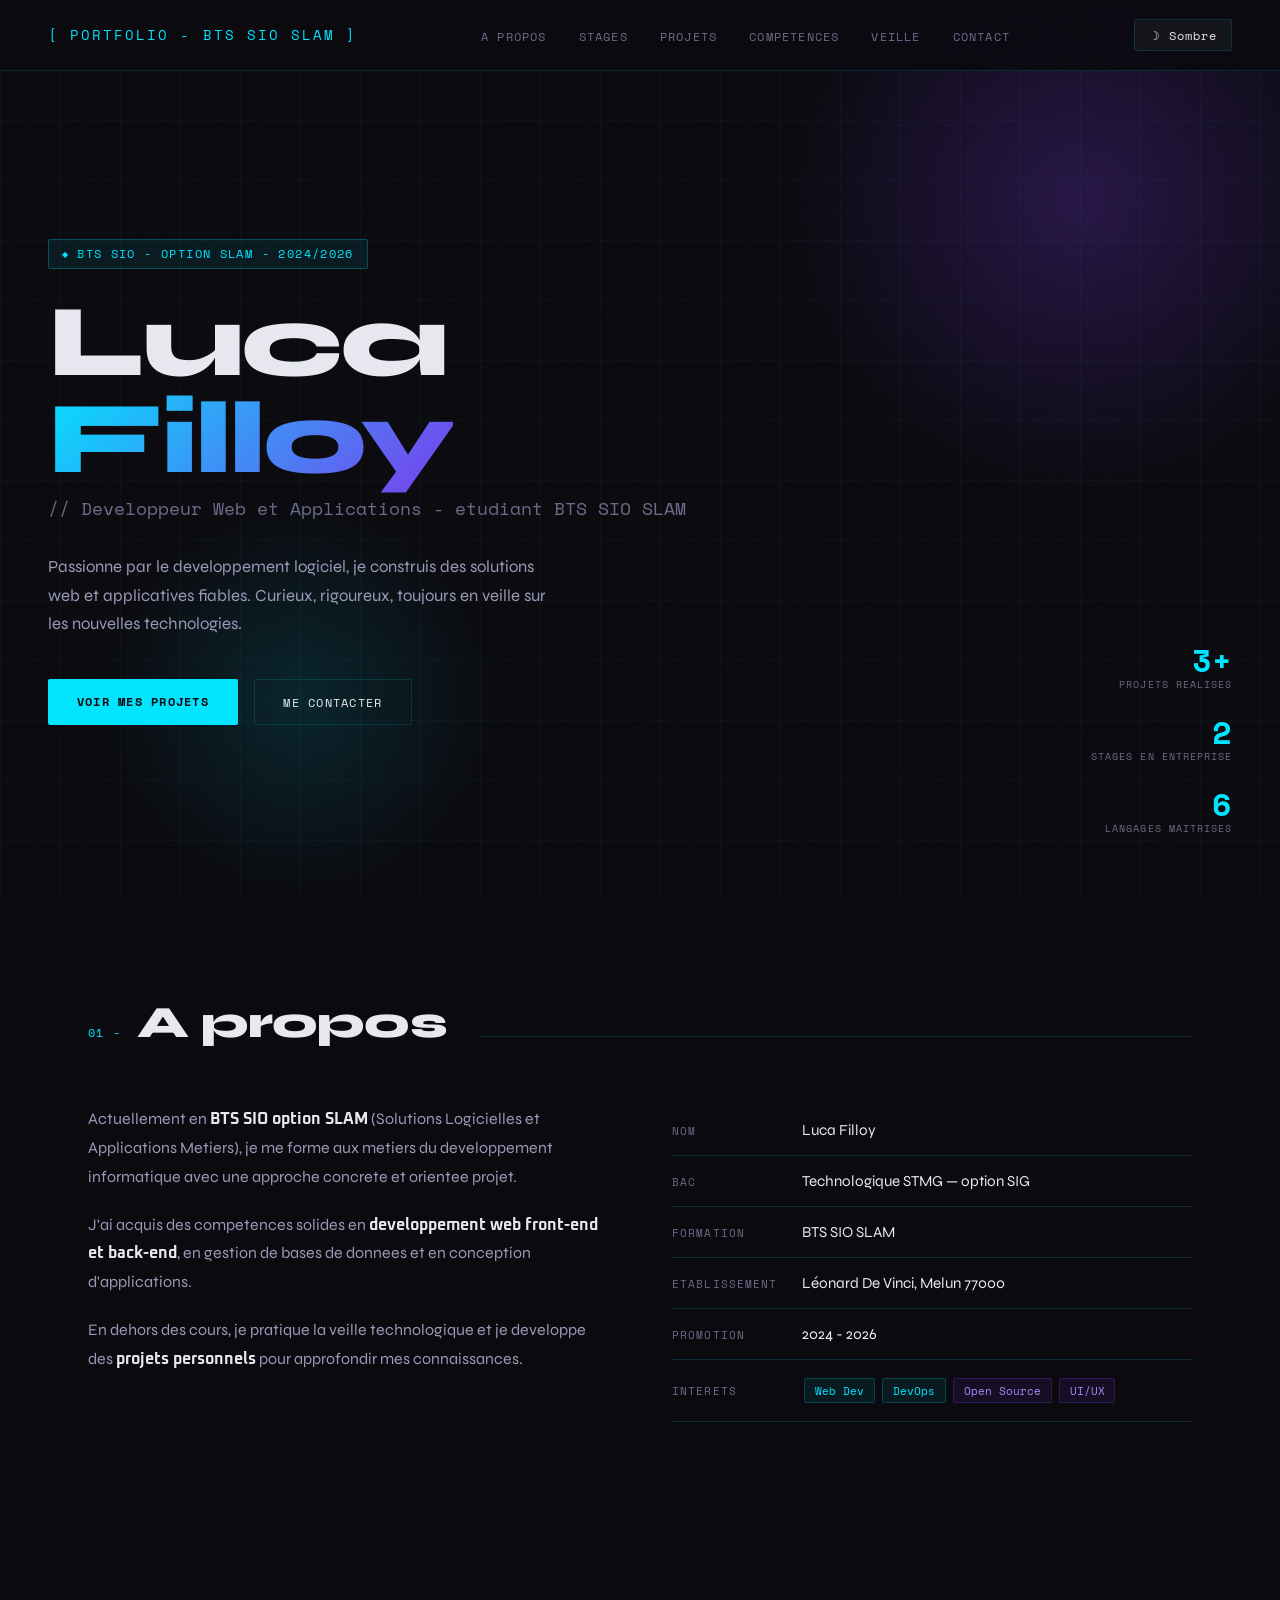
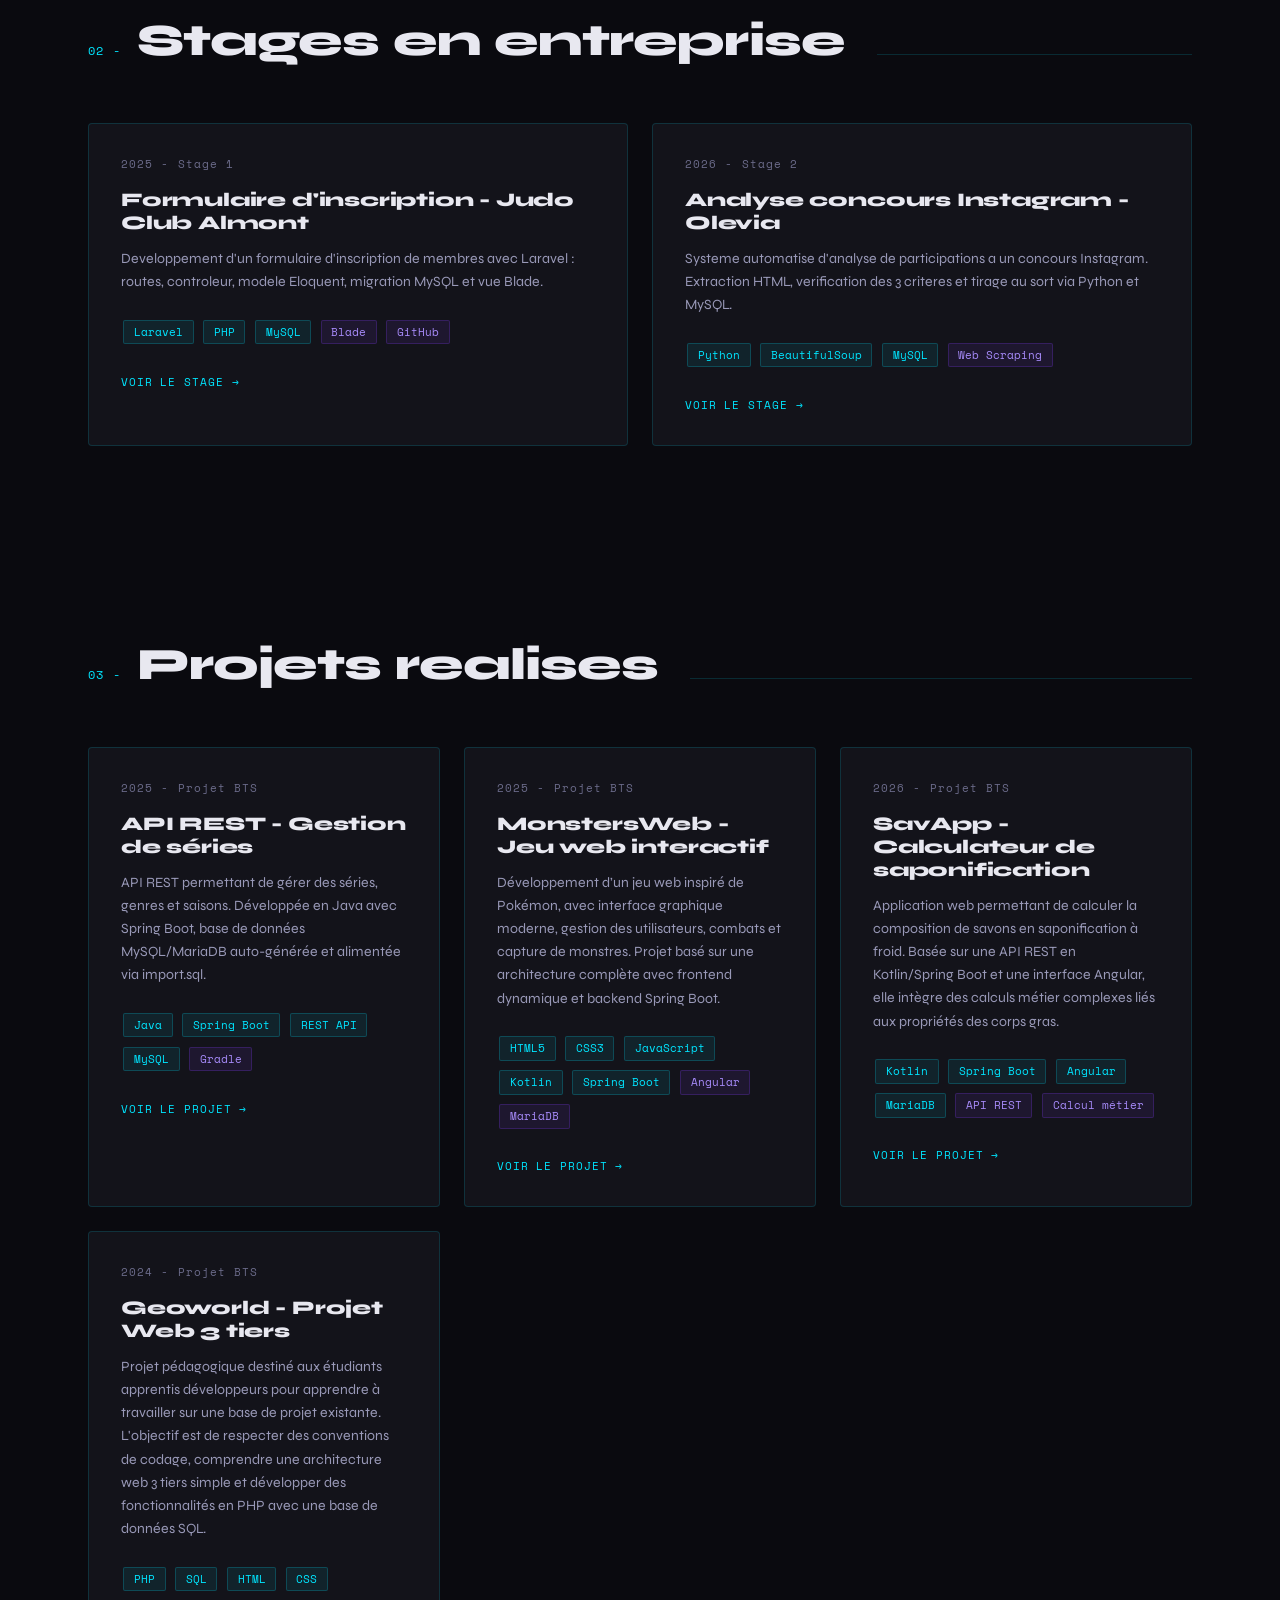
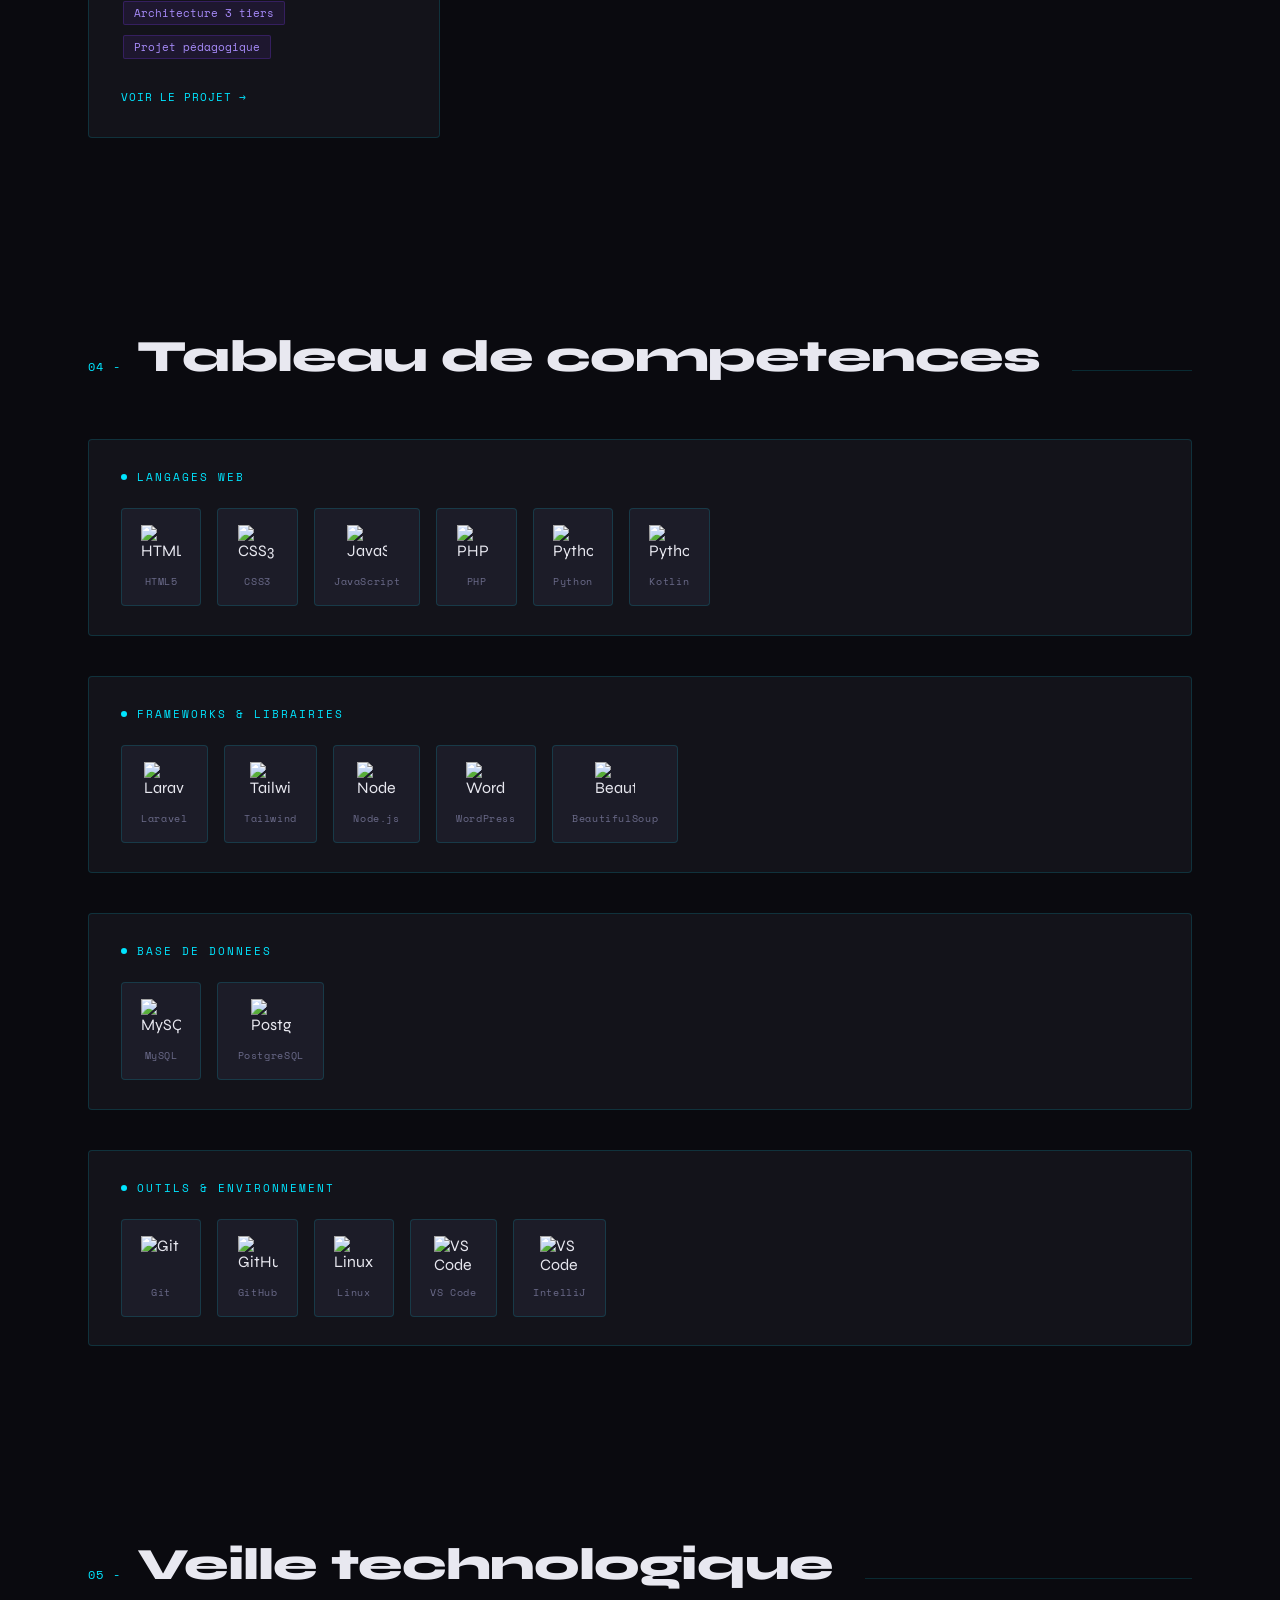
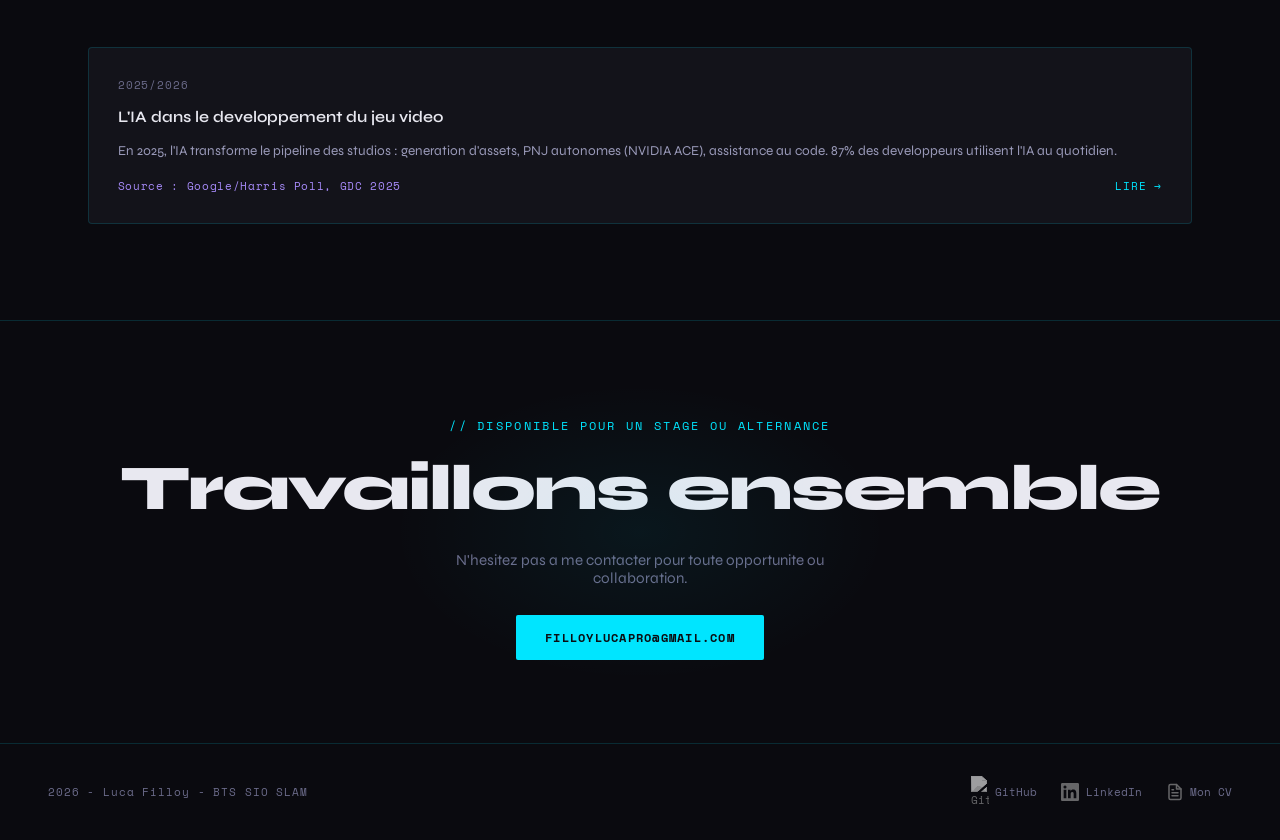
==== commit 40f7754c: "ajout du soleil et de la lune dans le bouton de changement de theme" ====
--- a/index.html
+++ b/index.html
@@ -25,8 +25,8 @@
       <li><a href="#contact">Contact</a></li>
     </ul>
     <button id="theme-toggle" aria-label="Changer de theme">
-      <span class="icon-dark">Sombre</span>
-      <span class="icon-light">Clair</span>
+      <span class="icon-dark">&#9789; Sombre</span>
+      <span class="icon-light">&#9728; Clair</span>
     </button>
   </nav>
 
@@ -433,7 +433,7 @@
     <div class="modal-inner">
 
       <div class="modal-left">
-        <div class="modal-eyebrow">2025 — Projet pédagogique</div>
+        <div class="modal-eyebrow">2025 — Projet BTS</div>
 
         <h2 class="modal-title">Geoworld - Projet Web 3 tiers</h2>
 
@@ -627,16 +627,24 @@
     <a href="mailto:filloylucapro@gmail.com" class="btn btn-primary">filloylucapro@gmail.com</a>
   </div>
 
-  <footer>
-    <span class="footer-copy">2025 - Luca Filloy - BTS SIO SLAM</span>
-    <button id="fire-egg" aria-label="easter egg">🔥</button>
-    <div class="footer-links">
-      <a href="https://github.com/lucafilloy" target="_blank">GitHub</a>
-      <a href="https://www.linkedin.com/in/luca-filloy-222b61349/" target="_blank">LinkedIn</a>
-      <a href="documents/CVFilloyLuca.pdf" target="_blank">CV PDF</a>
-      <a href="documents/CVFilloyLuca.pdf" download>Télécharger mon CV</a>
-    </div>
-  </footer>
+<footer>
+  <span class="footer-copy">2026 - Luca Filloy - BTS SIO SLAM</span>
+  <button id="fire-egg" aria-label="easter egg">🔥</button>
+  <div class="footer-links">
+    <a href="https://github.com/lucafilloy" target="_blank">
+      <img src="https://cdn.jsdelivr.net/gh/devicons/devicon/icons/github/github-original.svg" width="18" alt="GitHub"/>
+      GitHub
+    </a>
+    <a href="https://www.linkedin.com/in/luca-filloy-222b61349/" target="_blank">
+      <svg xmlns="http://www.w3.org/2000/svg" width="18" height="18" viewBox="0 0 24 24" fill="currentColor"><path d="M20.447 20.452h-3.554v-5.569c0-1.328-.027-3.037-1.852-3.037-1.853 0-2.136 1.445-2.136 2.939v5.667H9.351V9h3.414v1.561h.046c.477-.9 1.637-1.85 3.37-1.85 3.601 0 4.267 2.37 4.267 5.455v6.286zM5.337 7.433a2.062 2.062 0 0 1-2.063-2.065 2.064 2.064 0 1 1 2.063 2.065zm1.782 13.019H3.555V9h3.564v11.452zM22.225 0H1.771C.792 0 0 .774 0 1.729v20.542C0 23.227.792 24 1.771 24h20.451C23.2 24 24 23.227 24 22.271V1.729C24 .774 23.2 0 22.222 0h.003z"/></svg>
+      LinkedIn
+    </a>
+    <a href="documents/CVFilloyLuca.pdf" target="_blank">
+      <svg xmlns="http://www.w3.org/2000/svg" width="18" height="18" viewBox="0 0 24 24" fill="none" stroke="currentColor" stroke-width="2" stroke-linecap="round" stroke-linejoin="round"><path d="M14 2H6a2 2 0 0 0-2 2v16a2 2 0 0 0 2 2h12a2 2 0 0 0 2-2V8z"/><polyline points="14 2 14 8 20 8"/><line x1="16" y1="13" x2="8" y2="13"/><line x1="16" y1="17" x2="8" y2="17"/><polyline points="10 9 9 9 8 9"/></svg>
+      Mon CV
+    </a>
+  </div>
+</footer>
 
   <script>
     /* Scroll fade-in */
--- a/style.css
+++ b/style.css
@@ -459,7 +459,7 @@
   padding: 1.8rem;
   transition: border-color 0.2s, background 0.35s;
 }
-.veille-card:hover { border-color: rgba(181,96,26,0.4); }
+.veille-card:hover { border-color: var(--accent); }
 .veille-date {
   font-family: var(--mono);
   font-size: 0.68rem;
@@ -551,6 +551,19 @@
   color: var(--muted);
   text-decoration: none;
   transition: color 0.2s;
+  display: flex;
+  align-items: center;
+  gap: 0.4rem;
+}
+.footer-links a img,
+.footer-links a svg {
+  opacity: 0.6;
+  filter: grayscale(1) brightness(1.5);
+  transition: opacity 0.2s;
+}
+.footer-links a:hover svg,
+.footer-links a:hover img {
+  opacity: 1;
 }
 .footer-links a:hover { color: var(--accent); }
 
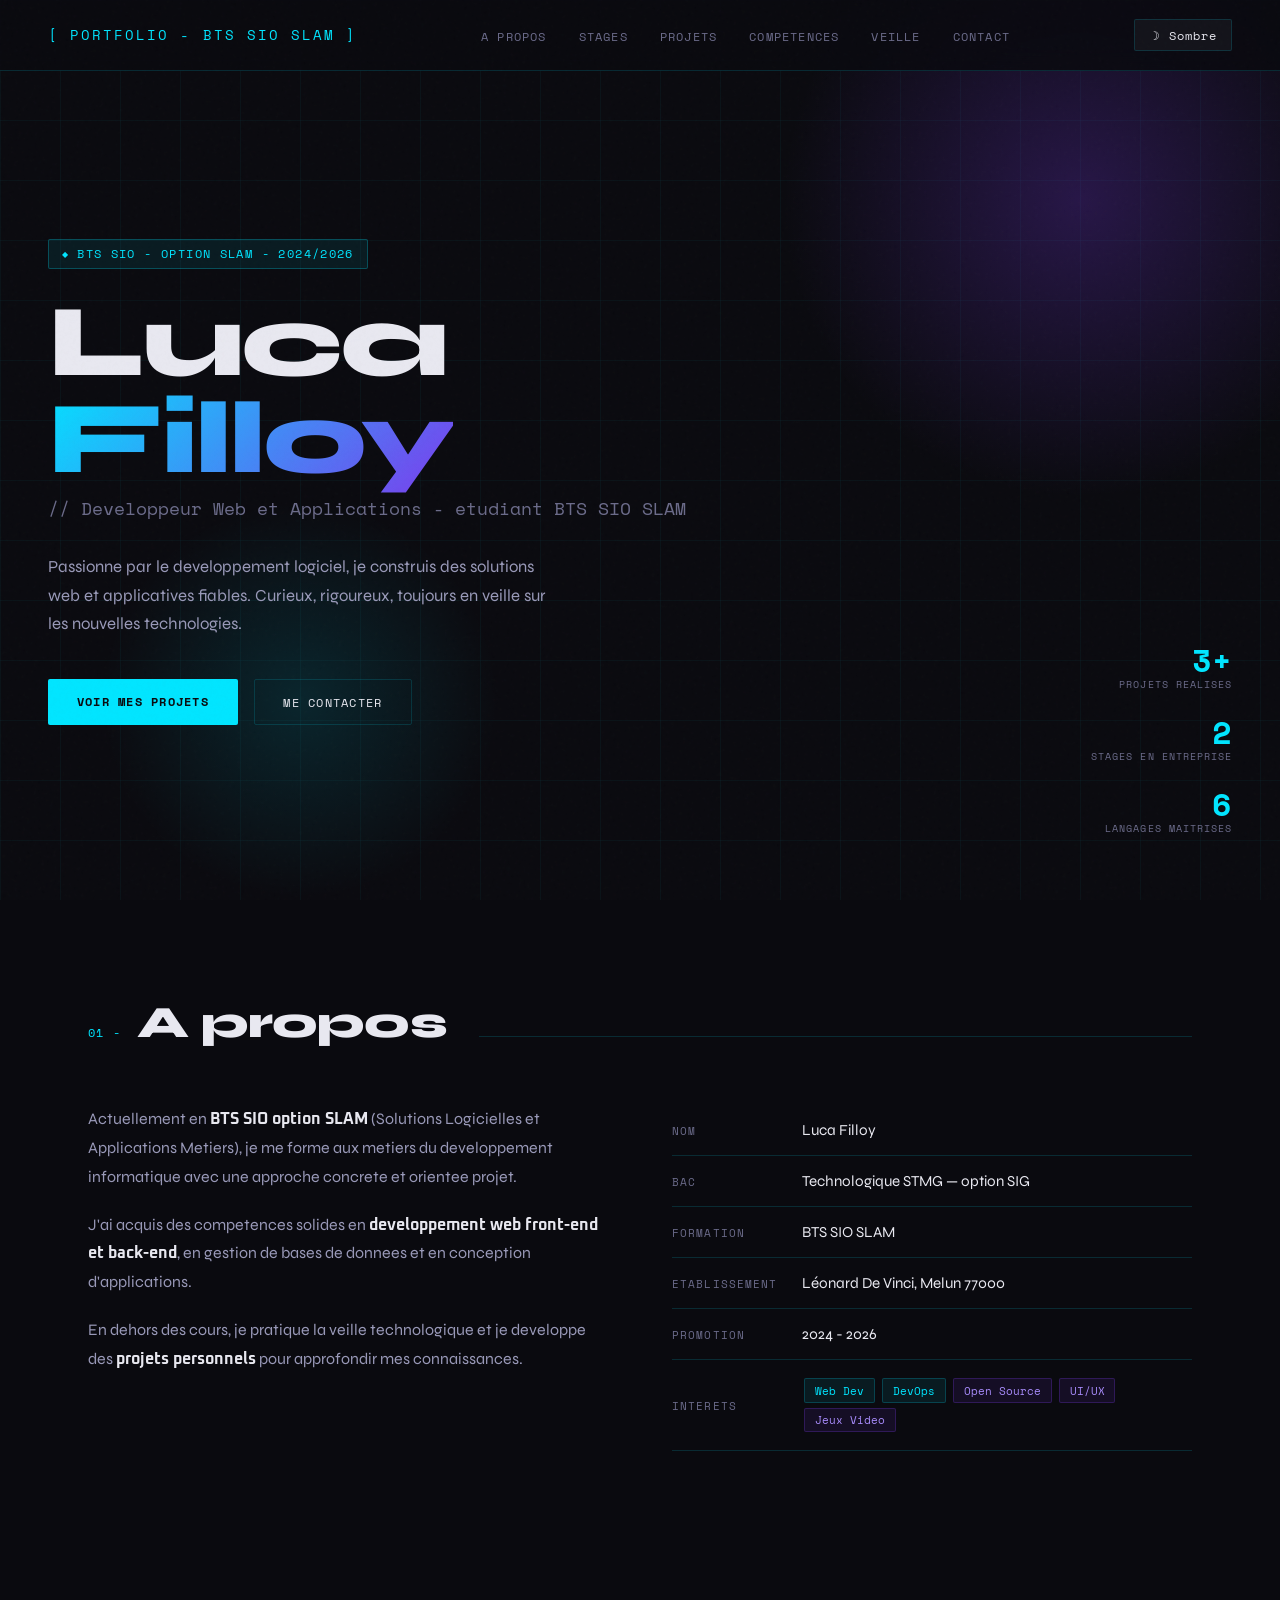
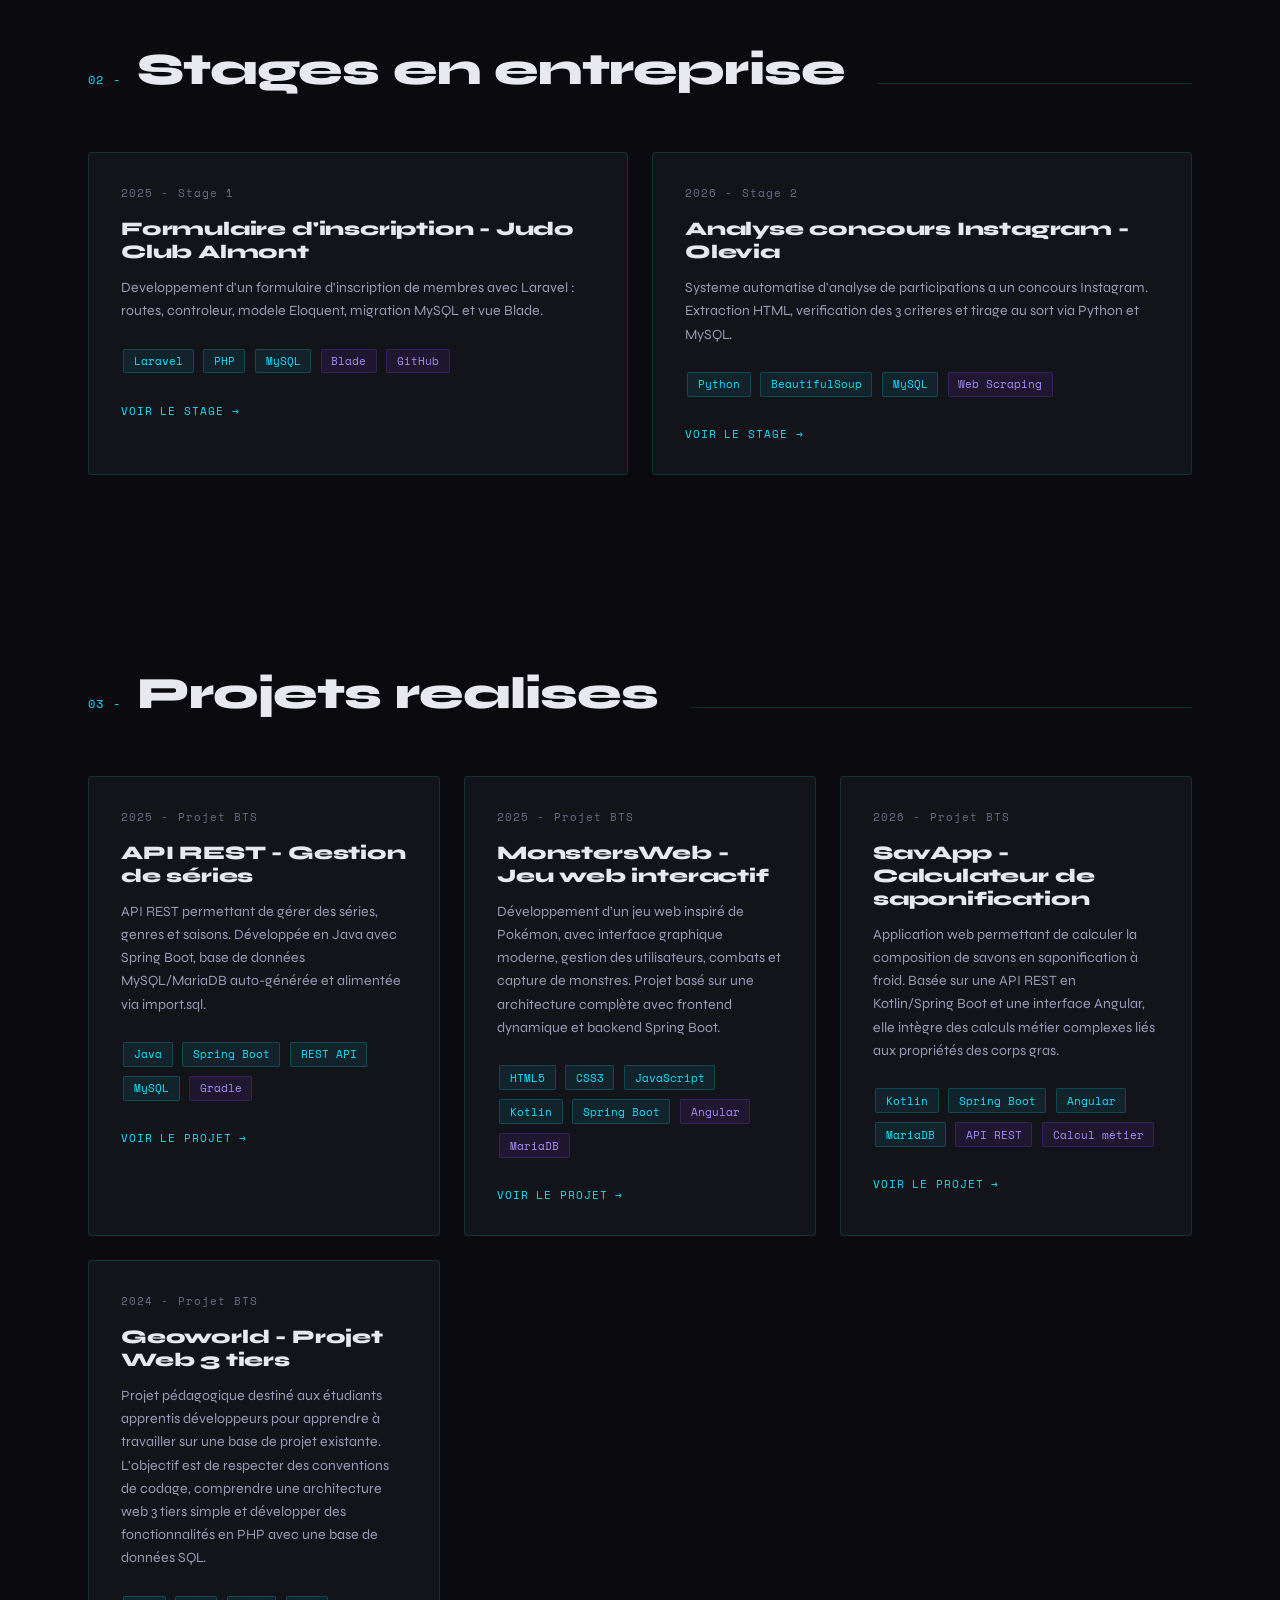
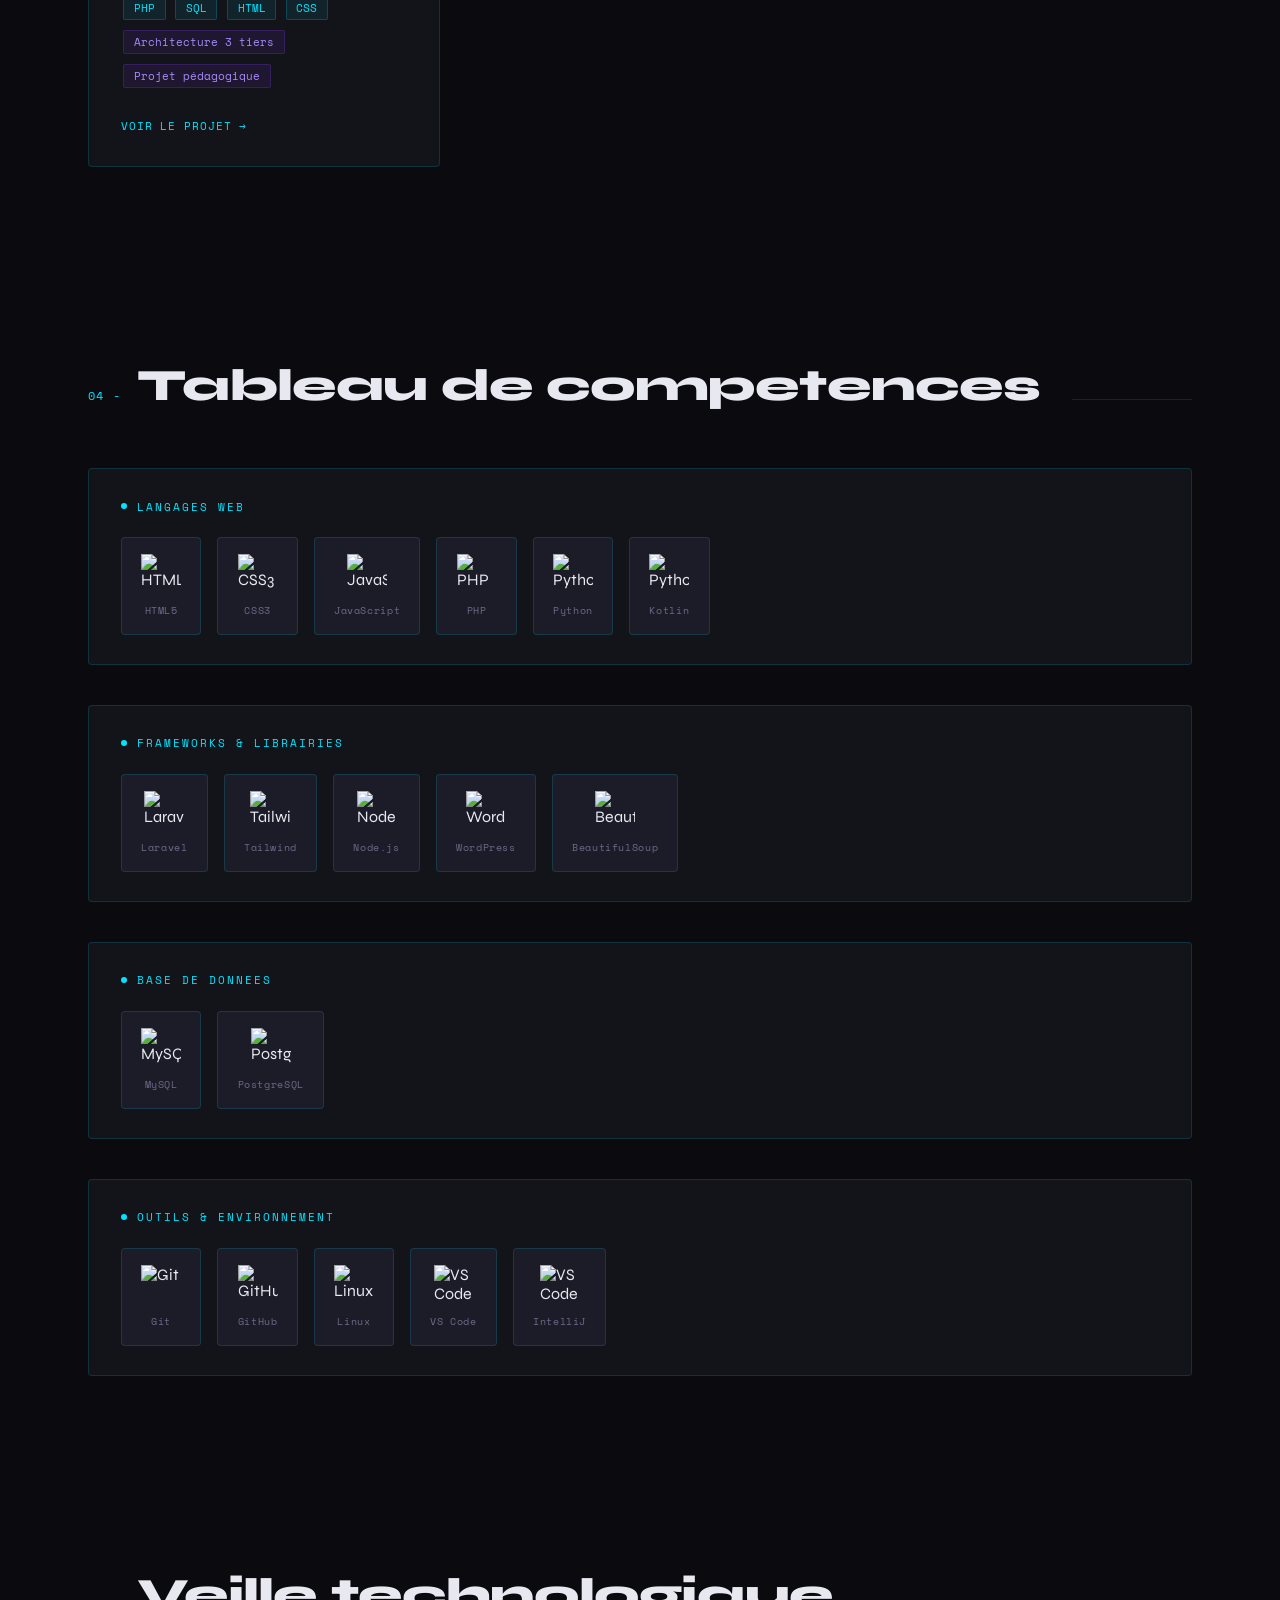
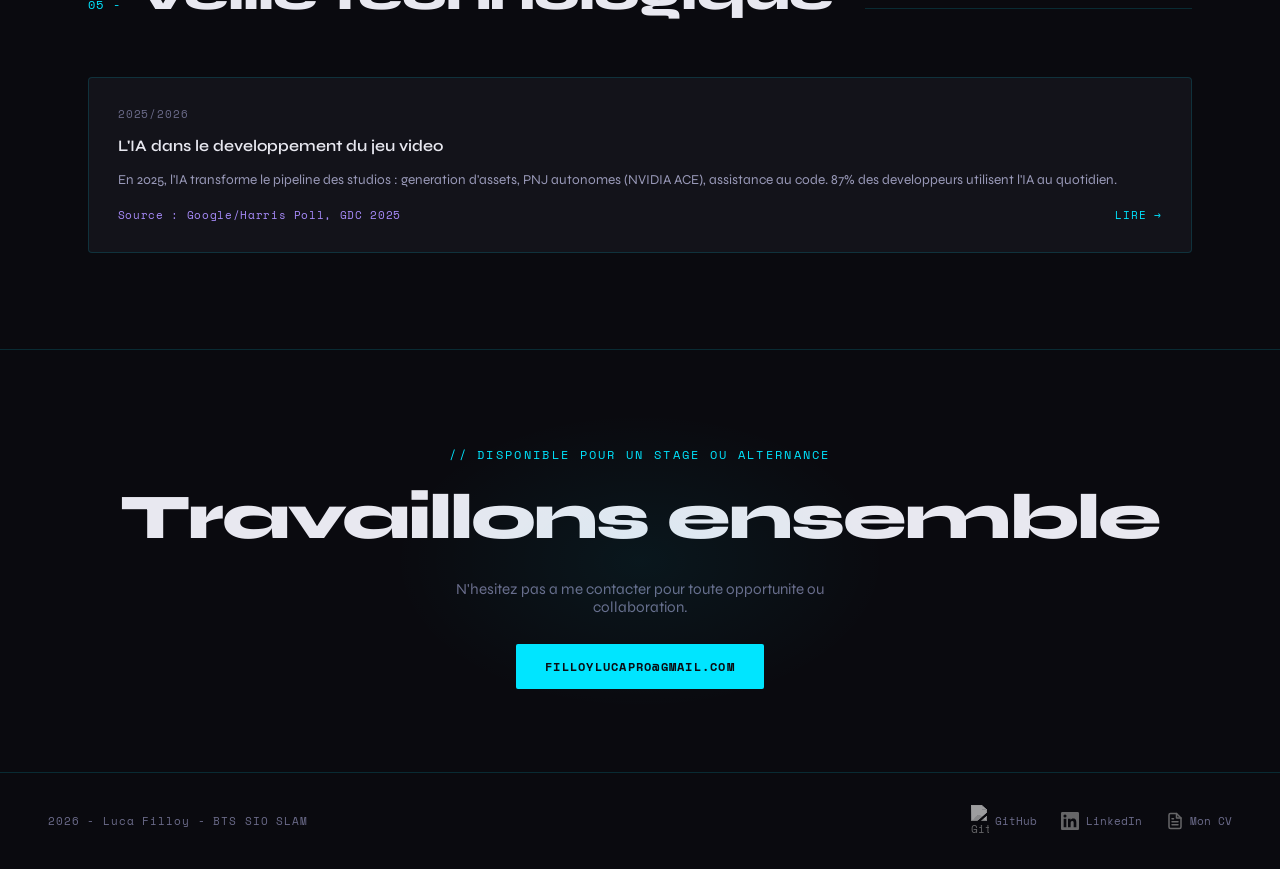
==== commit e3e19116: "modification de certaine année" ====
--- a/index.html
+++ b/index.html
@@ -94,6 +94,7 @@
             <span class="tag">DevOps</span>
             <span class="tag purple">Open Source</span>
             <span class="tag purple">UI/UX</span>
+            <span class="tag purple">Jeux Video</span>
           </span>
         </div>
       </div>
@@ -364,7 +365,7 @@
     <div class="modal-inner">
 
       <div class="modal-left">
-        <div class="modal-eyebrow">2024 &mdash; Projet BTS</div>
+        <div class="modal-eyebrow">2026 &mdash; Projet BTS</div>
 
         <h2 class="modal-title">SavApp - Calculateur de saponification</h2>
 
@@ -433,7 +434,7 @@
     <div class="modal-inner">
 
       <div class="modal-left">
-        <div class="modal-eyebrow">2025 — Projet BTS</div>
+        <div class="modal-eyebrow">2024 — Projet BTS</div>
 
         <h2 class="modal-title">Geoworld - Projet Web 3 tiers</h2>
 
